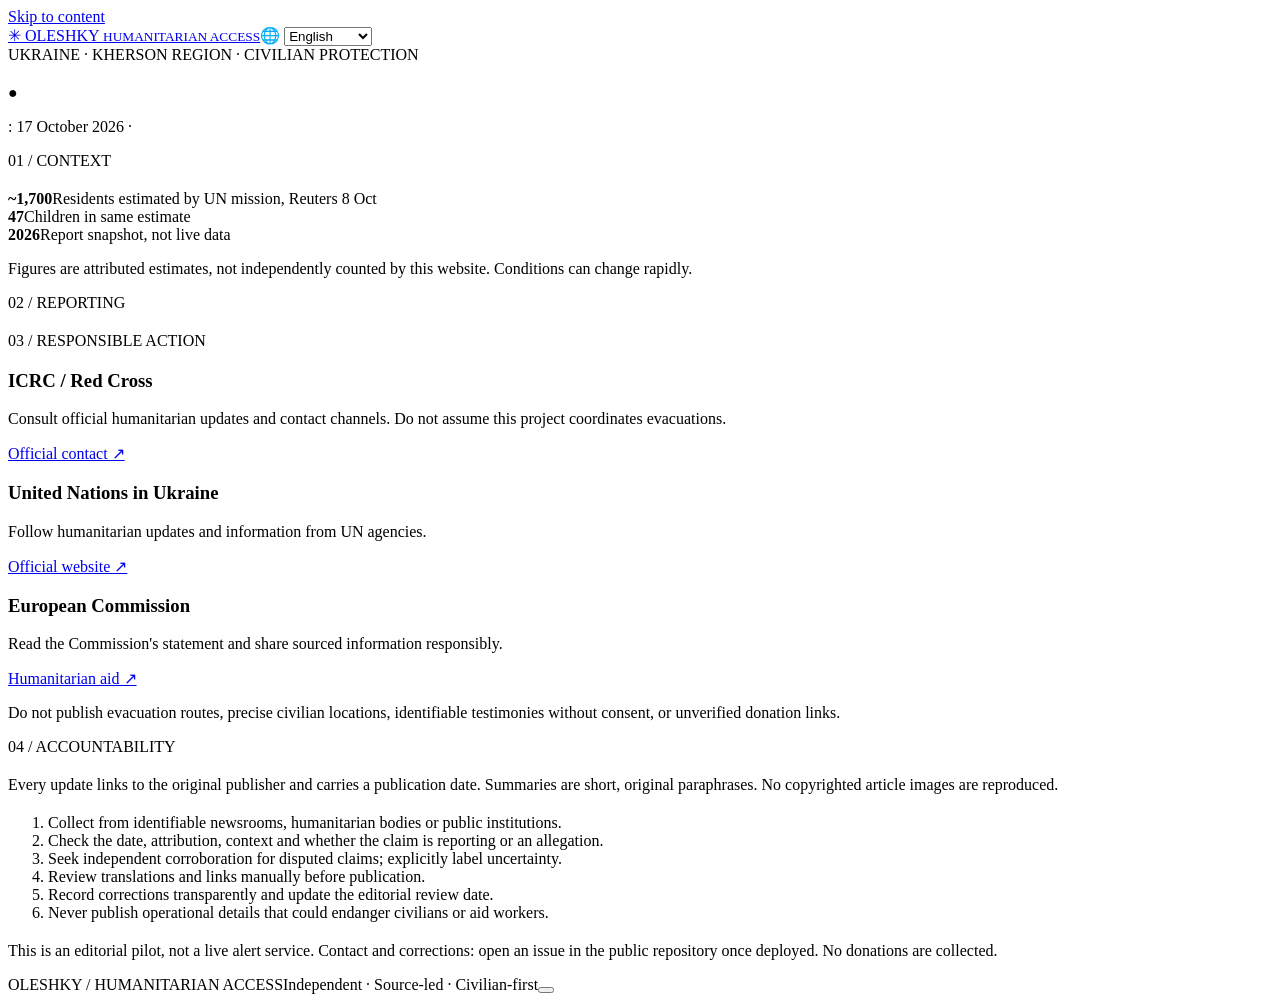
==== index.html @ c87097b8 "Add files via upload" ====
<!doctype html><html lang="en"><head><meta charset="utf-8"><meta name="viewport" content="width=device-width,initial-scale=1"><meta name="description" content="Independent, sourced information about humanitarian access for civilians in Oleshky, Ukraine."><meta name="theme-color" content="#0b192a"><title>Oleshky | Humanitarian Access</title><link rel="stylesheet" href="assets/style.css"></head><body><a class="skip" href="#main">Skip to content</a><header class="top"><a class="brand" href="#home"><span class="mark">✳</span> OLESHKY <small>HUMANITARIAN ACCESS</small></a><label class="language">🌐 <select id="lang" aria-label="Select language"><option value="en">English</option><option value="de">Deutsch</option><option value="pl">Polski</option><option value="it">Italiano</option><option value="sk">Slovenčina</option><option value="fr">Français</option><option value="es">Español</option><option value="cs">Čeština</option></select></label></header><main id="main"><section class="hero" id="home"><div class="eyebrow">UKRAINE · KHERSON REGION · CIVILIAN PROTECTION</div><h1 data-t="0"></h1><p class="lead" data-t="1"></p><div class="pill">● <span data-t="10"></span></div><div class="actions"><a class="primary" href="#updates" data-t="2"></a><a class="secondary" href="#help" data-t="4"></a></div><p class="review"><span data-t="12"></span>: <time datetime="2026-10-17">17 October 2026</time> · <span id="stale"></span></p></section><section class="container" id="situation"><div class="section-tag">01 / CONTEXT</div><h2 data-t="14"></h2><p data-t="15"></p><div class="stats"><div><strong>~1,700</strong><span>Residents estimated by UN mission, Reuters 8 Oct</span></div><div><strong>47</strong><span>Children in same estimate</span></div><div><strong>2026</strong><span>Report snapshot, not live data</span></div></div><p class="note">Figures are attributed estimates, not independently counted by this website. Conditions can change rapidly.</p></section><section class="container" id="updates"><div class="section-tag">02 / REPORTING</div><h2 data-t="2"></h2><div id="updates-list" class="news"></div></section><section class="container" id="help"><div class="section-tag">03 / RESPONSIBLE ACTION</div><h2 data-t="4"></h2><div class="cards"><article><h3>ICRC / Red Cross</h3><p>Consult official humanitarian updates and contact channels. Do not assume this project coordinates evacuations.</p><a href="https://www.icrc.org/en/contact" target="_blank" rel="noopener noreferrer">Official contact ↗</a></article><article><h3>United Nations in Ukraine</h3><p>Follow humanitarian updates and information from UN agencies.</p><a href="https://ukraine.un.org/en" target="_blank" rel="noopener noreferrer">Official website ↗</a></article><article><h3>European Commission</h3><p>Read the Commission's statement and share sourced information responsibly.</p><a href="https://civil-protection-humanitarian-aid.ec.europa.eu/" target="_blank" rel="noopener noreferrer">Humanitarian aid ↗</a></article></div><p class="note">Do not publish evacuation routes, precise civilian locations, identifiable testimonies without consent, or unverified donation links.</p></section><section class="container" id="sources"><div class="section-tag">04 / ACCOUNTABILITY</div><h2 data-t="5"></h2><p>Every update links to the original publisher and carries a publication date. Summaries are short, original paraphrases. No copyrighted article images are reproduced.</p><h2 data-t="6"></h2><ol class="policy"><li>Collect from identifiable newsrooms, humanitarian bodies or public institutions.</li><li>Check the date, attribution, context and whether the claim is reporting or an allegation.</li><li>Seek independent corroboration for disputed claims; explicitly label uncertainty.</li><li>Review translations and links manually before publication.</li><li>Record corrections transparently and update the editorial review date.</li><li>Never publish operational details that could endanger civilians or aid workers.</li></ol><h2 data-t="7"></h2><p data-t="11"></p><p>This is an editorial pilot, not a live alert service. Contact and corrections: open an issue in the public repository once deployed. No donations are collected.</p></section></main><footer><span>OLESHKY / HUMANITARIAN ACCESS</span><span>Independent · Source-led · Civilian-first</span><button id="share" data-t="13"></button></footer><script src="assets/app.js" defer></script></body></html>
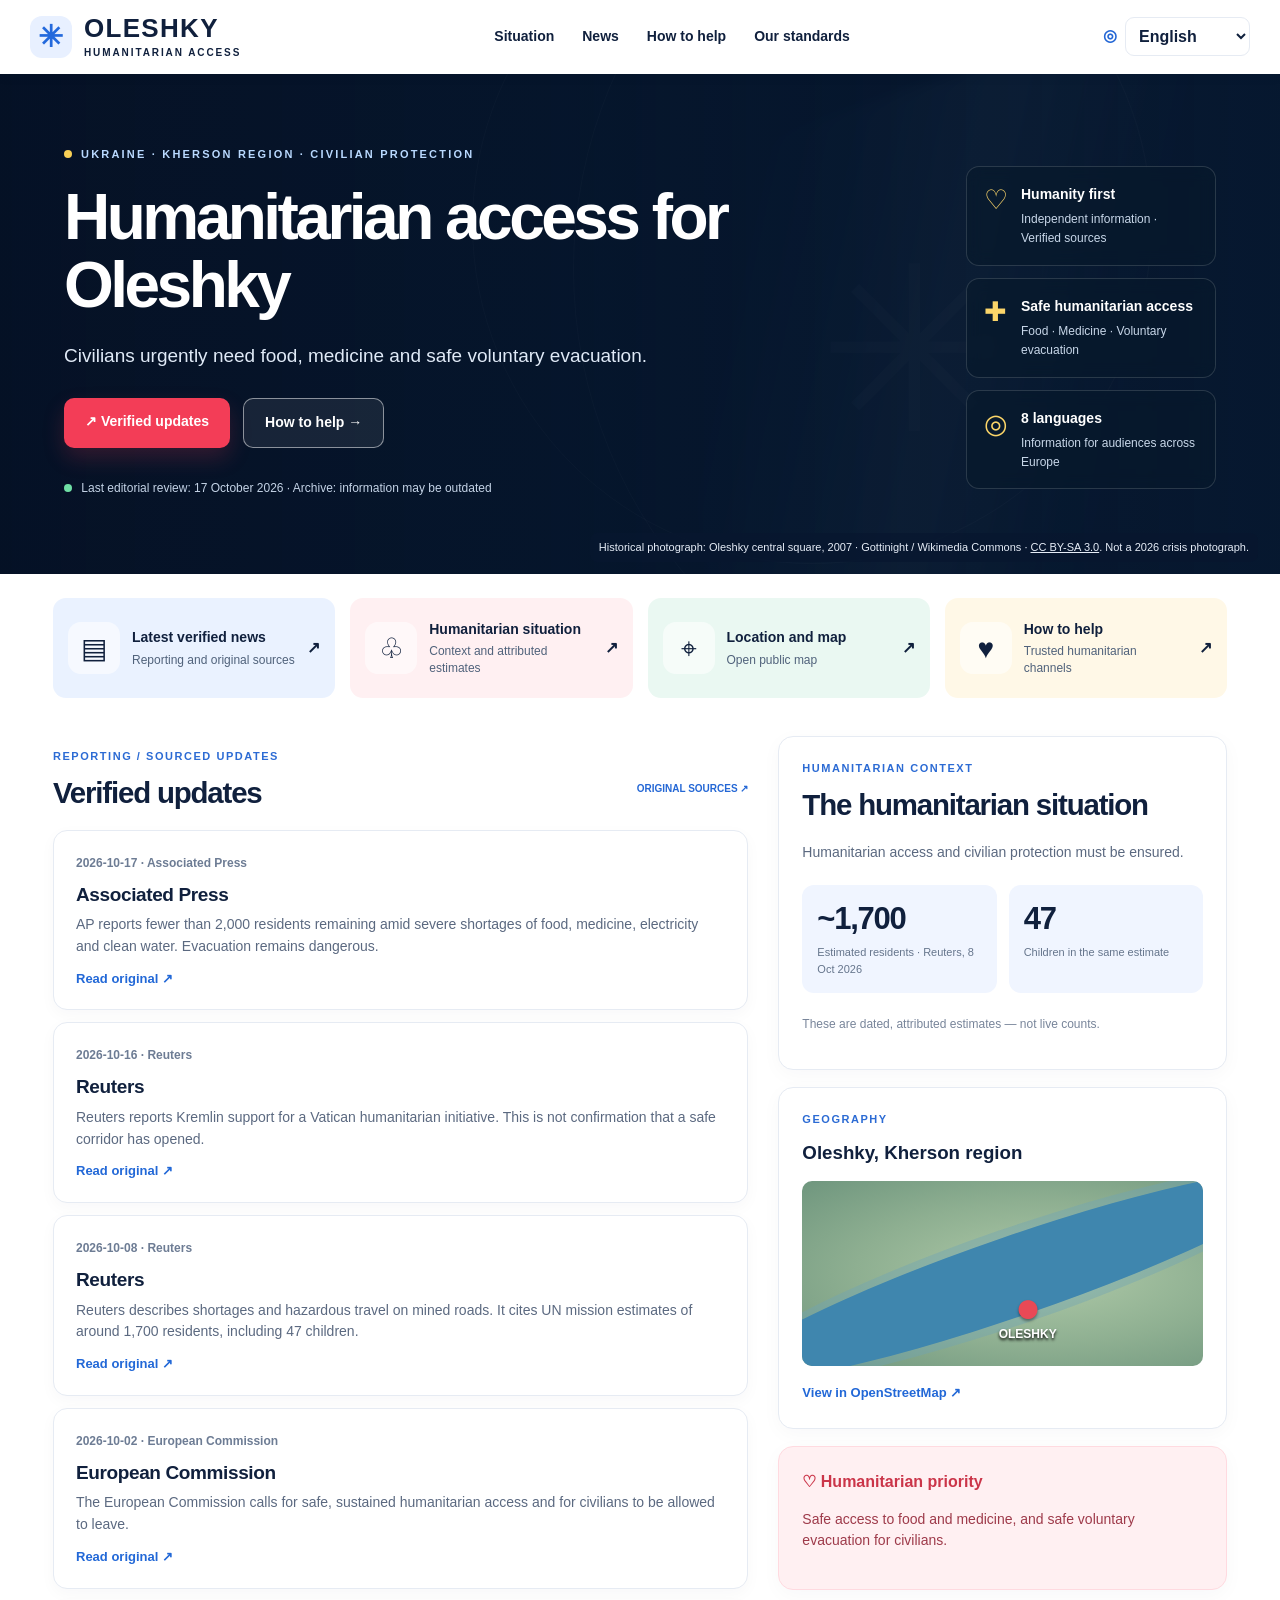
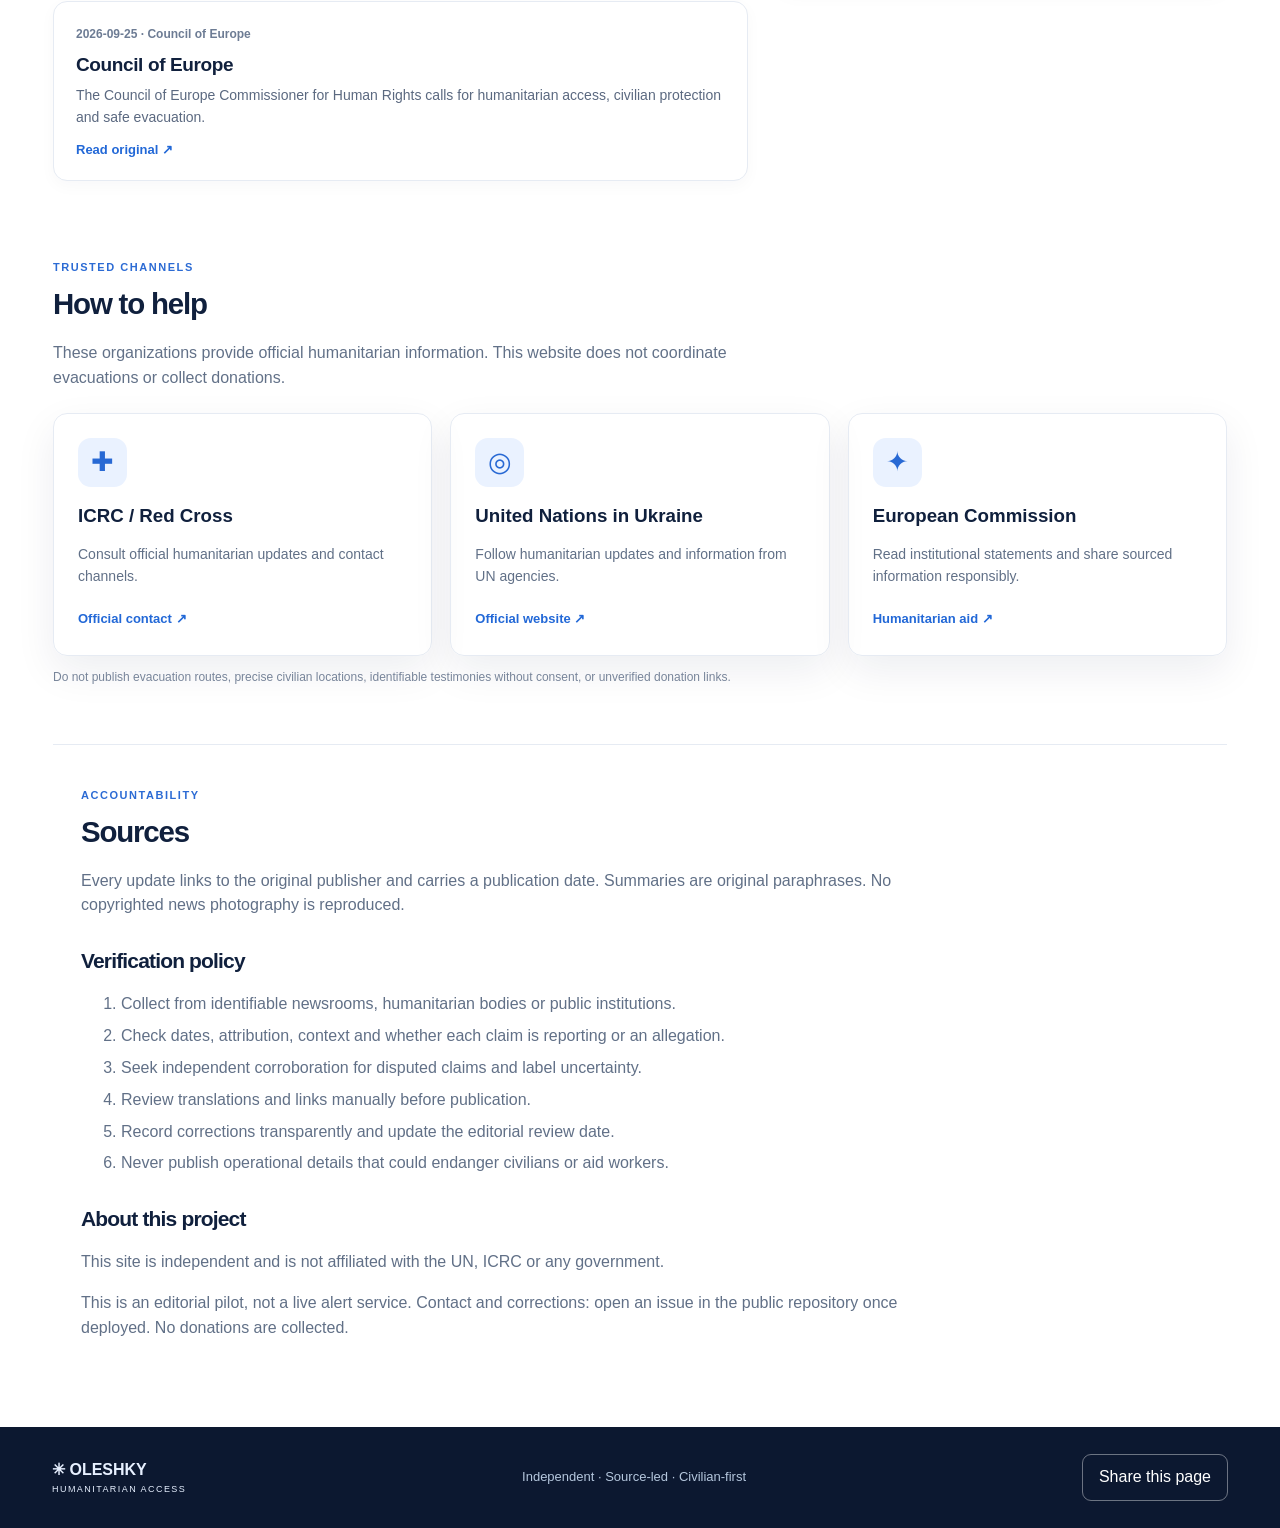
==== commit 4767273b: "Add files via upload" ====
--- a/index.html
+++ b/index.html
@@ -1 +1,10 @@
-<!doctype html><html lang="en"><head><meta charset="utf-8"><meta name="viewport" content="width=device-width,initial-scale=1"><meta name="description" content="Independent, sourced information about humanitarian access for civilians in Oleshky, Ukraine."><meta name="theme-color" content="#0b192a"><title>Oleshky | Humanitarian Access</title><link rel="stylesheet" href="assets/style.css"></head><body><a class="skip" href="#main">Skip to content</a><header class="top"><a class="brand" href="#home"><span class="mark">✳</span> OLESHKY <small>HUMANITARIAN ACCESS</small></a><label class="language">🌐 <select id="lang" aria-label="Select language"><option value="en">English</option><option value="de">Deutsch</option><option value="pl">Polski</option><option value="it">Italiano</option><option value="sk">Slovenčina</option><option value="fr">Français</option><option value="es">Español</option><option value="cs">Čeština</option></select></label></header><main id="main"><section class="hero" id="home"><div class="eyebrow">UKRAINE · KHERSON REGION · CIVILIAN PROTECTION</div><h1 data-t="0"></h1><p class="lead" data-t="1"></p><div class="pill">● <span data-t="10"></span></div><div class="actions"><a class="primary" href="#updates" data-t="2"></a><a class="secondary" href="#help" data-t="4"></a></div><p class="review"><span data-t="12"></span>: <time datetime="2026-10-17">17 October 2026</time> · <span id="stale"></span></p></section><section class="container" id="situation"><div class="section-tag">01 / CONTEXT</div><h2 data-t="14"></h2><p data-t="15"></p><div class="stats"><div><strong>~1,700</strong><span>Residents estimated by UN mission, Reuters 8 Oct</span></div><div><strong>47</strong><span>Children in same estimate</span></div><div><strong>2026</strong><span>Report snapshot, not live data</span></div></div><p class="note">Figures are attributed estimates, not independently counted by this website. Conditions can change rapidly.</p></section><section class="container" id="updates"><div class="section-tag">02 / REPORTING</div><h2 data-t="2"></h2><div id="updates-list" class="news"></div></section><section class="container" id="help"><div class="section-tag">03 / RESPONSIBLE ACTION</div><h2 data-t="4"></h2><div class="cards"><article><h3>ICRC / Red Cross</h3><p>Consult official humanitarian updates and contact channels. Do not assume this project coordinates evacuations.</p><a href="https://www.icrc.org/en/contact" target="_blank" rel="noopener noreferrer">Official contact ↗</a></article><article><h3>United Nations in Ukraine</h3><p>Follow humanitarian updates and information from UN agencies.</p><a href="https://ukraine.un.org/en" target="_blank" rel="noopener noreferrer">Official website ↗</a></article><article><h3>European Commission</h3><p>Read the Commission's statement and share sourced information responsibly.</p><a href="https://civil-protection-humanitarian-aid.ec.europa.eu/" target="_blank" rel="noopener noreferrer">Humanitarian aid ↗</a></article></div><p class="note">Do not publish evacuation routes, precise civilian locations, identifiable testimonies without consent, or unverified donation links.</p></section><section class="container" id="sources"><div class="section-tag">04 / ACCOUNTABILITY</div><h2 data-t="5"></h2><p>Every update links to the original publisher and carries a publication date. Summaries are short, original paraphrases. No copyrighted article images are reproduced.</p><h2 data-t="6"></h2><ol class="policy"><li>Collect from identifiable newsrooms, humanitarian bodies or public institutions.</li><li>Check the date, attribution, context and whether the claim is reporting or an allegation.</li><li>Seek independent corroboration for disputed claims; explicitly label uncertainty.</li><li>Review translations and links manually before publication.</li><li>Record corrections transparently and update the editorial review date.</li><li>Never publish operational details that could endanger civilians or aid workers.</li></ol><h2 data-t="7"></h2><p data-t="11"></p><p>This is an editorial pilot, not a live alert service. Contact and corrections: open an issue in the public repository once deployed. No donations are collected.</p></section></main><footer><span>OLESHKY / HUMANITARIAN ACCESS</span><span>Independent · Source-led · Civilian-first</span><button id="share" data-t="13"></button></footer><script src="assets/app.js" defer></script></body></html>+<!doctype html>
+<html lang="en"><head><meta charset="utf-8"><meta name="viewport" content="width=device-width,initial-scale=1"><meta name="description" content="Independent, sourced information about humanitarian access for civilians in Oleshky, Ukraine."><meta name="theme-color" content="#0c1830"><title>Oleshky | Humanitarian Access</title><link rel="stylesheet" href="assets/style.css"></head>
+<body><a class="skip" href="#main">Skip to content</a>
+<header class="top"><div class="top-inner"><a class="brand" href="#home"><span class="brand-icon">✳</span><span>OLESHKY<small>HUMANITARIAN ACCESS</small></span></a><nav class="nav" aria-label="Main navigation"><a href="#situation">Situation</a><a href="#updates">News</a><a href="#help">How to help</a><a href="#sources">Our standards</a></nav><label class="language"><span aria-hidden="true">◎</span><select id="lang" aria-label="Select language"><option value="en">English</option><option value="de">Deutsch</option><option value="pl">Polski</option><option value="it">Italiano</option><option value="sk">Slovenčina</option><option value="fr">Français</option><option value="es">Español</option><option value="cs">Čeština</option></select></label></div></header>
+<main id="main"><section class="hero" id="home"><div class="hero-art"><div class="orb orb-one"></div><div class="orb orb-two"></div><div class="river"></div><div class="crosshair">✳</div></div><div class="hero-content"><div class="eyebrow"><span class="eyebrow-dot"></span> UKRAINE · KHERSON REGION · CIVILIAN PROTECTION</div><h1 data-t="0"></h1><p class="lead" data-t="1"></p><div class="actions"><a class="primary" href="#updates"><span>↗</span> <span data-t="2"></span></a><a class="secondary" href="#help"><span data-t="4"></span> →</a></div><p class="review"><span class="review-dot"></span> <span data-t="12"></span>: <time datetime="2026-10-17">17 October 2026</time> · <span id="stale"></span></p></div><div class="hero-aside"><div class="glass"><span class="glass-icon">♡</span><strong>Humanity first</strong><small>Independent information · Verified sources</small></div><div class="glass"><span class="glass-icon">✚</span><strong>Safe humanitarian access</strong><small>Food · Medicine · Voluntary evacuation</small></div><div class="glass"><span class="glass-icon">◎</span><strong>8 languages</strong><small>Information for audiences across Europe</small></div></div><div class="photo-credit">Historical photograph: Oleshky central square, 2007 · Gottinight / Wikimedia Commons · <a href="https://commons.wikimedia.org/wiki/File:%D0%A6%D0%B5%D0%BD%D1%82%D1%80%D0%B0%D0%BB%D1%8C%D0%BD%D0%B0_%D0%BF%D0%BB%D0%BE%D1%89%D0%B0_%D0%9E%D0%BB%D0%B5%D1%88%D0%BA%D1%96%D0%B2-new.jpg" target="_blank" rel="noopener noreferrer">CC BY-SA 3.0</a>. Not a 2026 crisis photograph.</div></section>
+<section class="quicklinks container"><a href="#updates" class="quick q-blue"><span class="quick-icon">▤</span><span><strong>Latest verified news</strong><small>Reporting and original sources</small></span><b>↗</b></a><a href="#situation" class="quick q-rose"><span class="quick-icon">♧</span><span><strong>Humanitarian situation</strong><small>Context and attributed estimates</small></span><b>↗</b></a><a href="https://www.openstreetmap.org/search?query=Oleshky%20Ukraine" target="_blank" rel="noopener noreferrer" class="quick q-green"><span class="quick-icon">⌖</span><span><strong>Location and map</strong><small>Open public map</small></span><b>↗</b></a><a href="#help" class="quick q-gold"><span class="quick-icon">♥</span><span><strong>How to help</strong><small>Trusted humanitarian channels</small></span><b>↗</b></a></section>
+<section class="container content-grid"><div class="main-col"><section id="updates" class="section"><div class="section-head"><div><div class="section-tag">REPORTING / SOURCED UPDATES</div><h2 data-t="2"></h2></div><span class="source-label">ORIGINAL SOURCES ↗</span></div><div id="updates-list" class="news"></div></section></div><aside class="side-col"><section class="side-card" id="situation"><div class="section-tag">HUMANITARIAN CONTEXT</div><h2 data-t="14"></h2><p data-t="15"></p><div class="stats"><div><strong>~1,700</strong><span>Estimated residents · Reuters, 8 Oct 2026</span></div><div><strong>47</strong><span>Children in the same estimate</span></div></div><p class="note">These are dated, attributed estimates — not live counts.</p></section><section class="side-card map-card"><div class="section-tag">GEOGRAPHY</div><h3>Oleshky, Kherson region</h3><div class="map-illustration" aria-label="Stylized illustration, not a precise map"><div class="map-river"></div><span class="map-pin">●</span><span class="map-label">OLESHKY</span></div><a class="text-link" href="https://www.openstreetmap.org/search?query=Oleshky%20Ukraine" target="_blank" rel="noopener noreferrer">View in OpenStreetMap ↗</a></section><section class="side-card alert"><strong>♡ Humanitarian priority</strong><p>Safe access to food and medicine, and safe voluntary evacuation for civilians.</p></section></aside></section>
+<section class="container section help-section" id="help"><div class="section-tag">TRUSTED CHANNELS</div><h2 data-t="4"></h2><p class="section-intro">These organizations provide official humanitarian information. This website does not coordinate evacuations or collect donations.</p><div class="cards"><article><div class="org-icon">✚</div><h3>ICRC / Red Cross</h3><p>Consult official humanitarian updates and contact channels.</p><a href="https://www.icrc.org/en/contact" target="_blank" rel="noopener noreferrer">Official contact ↗</a></article><article><div class="org-icon">◎</div><h3>United Nations in Ukraine</h3><p>Follow humanitarian updates and information from UN agencies.</p><a href="https://ukraine.un.org/en" target="_blank" rel="noopener noreferrer">Official website ↗</a></article><article><div class="org-icon">✦</div><h3>European Commission</h3><p>Read institutional statements and share sourced information responsibly.</p><a href="https://civil-protection-humanitarian-aid.ec.europa.eu/" target="_blank" rel="noopener noreferrer">Humanitarian aid ↗</a></article></div><p class="note">Do not publish evacuation routes, precise civilian locations, identifiable testimonies without consent, or unverified donation links.</p></section>
+<section class="container section standards" id="sources"><div class="section-tag">ACCOUNTABILITY</div><h2 data-t="5"></h2><p>Every update links to the original publisher and carries a publication date. Summaries are original paraphrases. No copyrighted news photography is reproduced.</p><h2 data-t="6"></h2><ol class="policy"><li>Collect from identifiable newsrooms, humanitarian bodies or public institutions.</li><li>Check dates, attribution, context and whether each claim is reporting or an allegation.</li><li>Seek independent corroboration for disputed claims and label uncertainty.</li><li>Review translations and links manually before publication.</li><li>Record corrections transparently and update the editorial review date.</li><li>Never publish operational details that could endanger civilians or aid workers.</li></ol><h2 data-t="7"></h2><p data-t="11"></p><p>This is an editorial pilot, not a live alert service. Contact and corrections: open an issue in the public repository once deployed. No donations are collected.</p></section></main>
+<footer><div class="footer-inner"><span><b>✳ OLESHKY</b><small>HUMANITARIAN ACCESS</small></span><span>Independent · Source-led · Civilian-first</span><button id="share" data-t="13"></button></div></footer><script src="assets/app.js" defer></script></body></html>
--- a/assets/style.css
+++ b/assets/style.css
@@ -0,0 +1,6 @@
+:root{--navy:#10203d;--blue:#2467d5;--muted:#64738b;--border:#e6ebf3;--paper:#f8faff;--shadow:0 15px 40px rgba(16,32,61,.075)}*{box-sizing:border-box}html{scroll-behavior:smooth}body{margin:0;background:#fff;color:var(--navy);font:16px/1.55 Inter,ui-sans-serif,-apple-system,BlinkMacSystemFont,"Segoe UI",Arial,sans-serif}a{color:inherit;text-decoration:none}a:hover{text-decoration:underline}button,select{font:inherit}button{cursor:pointer}.skip{position:absolute;left:-9999px}.skip:focus{left:12px;top:12px;z-index:1000;background:white;padding:12px}.container{max-width:1230px;margin:auto;padding-left:28px;padding-right:28px}.top{position:sticky;top:0;background:#fff;z-index:20;box-shadow:0 1px 12px #10203d14}.top-inner{max-width:1300px;margin:auto;padding:15px 30px;display:flex;align-items:center;justify-content:space-between;gap:25px}.brand{display:flex;gap:12px;align-items:center;font-weight:900;font-size:26px;letter-spacing:.05em;line-height:1.05}.brand small{display:block;font-size:10px;letter-spacing:.19em;margin-top:6px}.brand-icon{width:42px;height:42px;display:grid;place-items:center;border-radius:12px;background:#e8f0ff;color:#2369dc;font-size:30px}.nav{display:flex;gap:28px;font-weight:650;font-size:14px}.nav a:hover{color:var(--blue)}.language{display:flex;gap:8px;align-items:center;color:#2467d5;font-weight:700}.language select{border:1px solid var(--border);border-radius:9px;padding:9px;background:#fff;color:var(--navy);max-width:125px}.hero{min-height:485px;position:relative;overflow:hidden;background:linear-gradient(110deg,#08172f 3%,#14365d 63%,#275c87 100%);color:#fff;display:flex;align-items:center;justify-content:space-between;padding:72px max(5vw,calc((100vw - 1175px)/2)) 65px;gap:35px}.hero-art{position:absolute;inset:0;pointer-events:none;overflow:hidden}.orb{position:absolute;border:1px solid #ffffff19;border-radius:50%;width:680px;height:680px;right:10%;top:-190px}.orb-two{width:950px;height:950px;right:-19%;top:-280px}.river{position:absolute;right:-5%;top:0;width:52%;height:140%;background:linear-gradient(120deg,transparent 15%,#73b9e31a 30%,#b5e7ff29 42%,#73b9e30b 57%,transparent 66%);transform:rotate(-18deg);filter:blur(7px)}.crosshair{position:absolute;right:21%;top:20%;font-size:230px;opacity:.06}.hero-content{max-width:760px;position:relative;z-index:1}.eyebrow{font-size:11px;font-weight:800;letter-spacing:.2em;color:#b9d9ff;display:flex;gap:9px;align-items:center}.eyebrow-dot,.review-dot{display:inline-block;width:8px;height:8px;border-radius:50%;background:#f8cf56}.hero h1{font-size:clamp(37px,5vw,70px);line-height:1.07;letter-spacing:-.055em;max-width:800px;margin:20px 0;font-weight:850}.lead{max-width:640px;font-size:19px;line-height:1.65;color:#e0eaf7}.actions{display:flex;gap:13px;flex-wrap:wrap;margin-top:27px}.actions a{padding:13px 21px;border-radius:10px;font-weight:750;font-size:14px}.primary{background:#f33d57;color:white;box-shadow:0 10px 22px #f33d5730}.secondary{border:1px solid #ffffff80;background:#ffffff13}.review{font-size:12px;color:#c4d3e6;margin-top:31px}.review-dot{background:#6fdfa5;margin-right:6px}.hero-aside{position:relative;z-index:1;width:250px;min-width:220px;display:grid;gap:12px}.glass{background:#07192c9c;border:1px solid #ffffff24;border-radius:13px;padding:17px 17px 17px 54px;position:relative;backdrop-filter:blur(8px)}.glass-icon{position:absolute;left:17px;top:13px;font-size:27px;color:#fbd569}.glass strong,.glass small{display:block}.glass strong{font-size:14px}.glass small{font-size:12px;color:#c8d7e9;margin-top:5px}.quicklinks{display:grid;grid-template-columns:repeat(4,1fr);gap:15px;margin-top:24px}.quick{display:flex;align-items:center;gap:12px;border-radius:13px;padding:18px 15px;min-height:100px}.quick:hover{text-decoration:none;transform:translateY(-2px)}.quick-icon{font-size:28px;width:52px;height:52px;flex-shrink:0;display:grid;place-items:center;background:#ffffff91;border-radius:13px}.quick strong,.quick small{display:block}.quick strong{font-size:14px;line-height:1.3}.quick small{font-size:12px;line-height:1.4;margin-top:5px;color:#50627b}.quick b{margin-left:auto}.q-blue{background:#eaf2ff}.q-rose{background:#fff0f2}.q-green{background:#eaf8f2}.q-gold{background:#fff8e7}.content-grid{display:grid;grid-template-columns:minmax(0,1.55fr) minmax(280px,1fr);gap:30px;margin-top:38px}.section{padding-top:12px;padding-bottom:28px}.section-tag{font-size:11px;color:#2c6bd4;font-weight:850;letter-spacing:.14em;margin-bottom:10px}.section h2,.side-card h2{font-size:clamp(23px,2.3vw,31px);letter-spacing:-.04em;line-height:1.2;margin:0 0 19px}.section-head{display:flex;align-items:center;justify-content:space-between;gap:15px}.source-label{font-size:10px;color:var(--blue);font-weight:850;white-space:nowrap}.news{display:grid;gap:12px}.news article{background:#fff;border:1px solid var(--border);border-radius:14px;padding:19px 22px;box-shadow:0 5px 16px #14234108;position:relative}.news time{font-size:12px;font-weight:700;color:#6d7c94}.news h3{font-size:19px;line-height:1.25;letter-spacing:-.02em;margin:8px 0}.news p{font-size:14px;color:#5b6980;margin:8px 0}.news a,.cards a,.text-link{font-weight:750;color:#2268d7;font-size:13px}.side-col{display:grid;align-content:start;gap:17px}.side-card{border:1px solid var(--border);border-radius:15px;padding:23px;background:white;box-shadow:0 5px 20px #14234108}.side-card p{font-size:14px;color:#5b6980}.stats{display:grid;grid-template-columns:1fr 1fr;gap:12px;margin:22px 0}.stats div{border-radius:12px;background:#f0f5ff;padding:15px}.stats strong{font-size:31px;line-height:1.2;display:block;letter-spacing:-.04em}.stats span{font-size:11px;color:#65758c;display:block;margin-top:6px}.note{font-size:12px!important;color:#78859a!important;line-height:1.6}.map-card h3{margin:0 0 14px}.map-illustration{height:185px;border-radius:10px;background:radial-gradient(ellipse at 60% 50%,#afcaa8,#8eaf91 55%,#6f967e);overflow:hidden;position:relative;margin-bottom:14px}.map-river{position:absolute;width:150%;height:80px;left:-22%;top:30%;background:#3f86ae;transform:rotate(-19deg);border-radius:50%;box-shadow:0 0 0 8px #6fa4b366}.map-pin{position:absolute;top:50%;left:53%;font-size:44px;color:#e94956;text-shadow:0 2px 3px #0006}.map-label{position:absolute;top:78%;left:49%;font-size:12px;color:#fff;font-weight:800;text-shadow:0 2px 3px #000}.alert{background:#fff0f2;border-color:#ffdae0}.alert strong{color:#cb3549}.alert p{color:#9e3a4a}.help-section{padding-top:50px;padding-bottom:45px}.section-intro{color:#627188;max-width:760px}.cards{display:grid;grid-template-columns:repeat(3,1fr);gap:18px;margin-top:23px}.cards article{border:1px solid var(--border);border-radius:14px;padding:24px;box-shadow:var(--shadow)}.cards h3{margin:14px 0 8px}.cards p{font-size:14px;color:#617087;min-height:48px}.org-icon{width:49px;height:49px;border-radius:13px;background:#eaf2ff;display:grid;place-items:center;font-size:27px;color:#2869d4}.standards{border-top:1px solid var(--border);max-width:1174px;padding-top:42px;padding-bottom:70px}.standards p,.policy{color:#617087;max-width:820px}.standards h2:not(:first-of-type){font-size:21px;margin-top:30px}.policy li{margin-bottom:7px}footer{background:#0c1830;color:#e7f0ff}.footer-inner{max-width:1230px;margin:auto;padding:27px;display:flex;align-items:center;justify-content:space-between;gap:20px}.footer-inner small{display:block;font-size:9px;letter-spacing:.16em}.footer-inner>span:nth-child(2){font-size:13px;color:#b5c7dd}footer button{border:1px solid #ffffff65;border-radius:9px;padding:10px 16px;background:transparent;color:white}a:focus-visible,button:focus-visible,select:focus-visible{outline:3px solid #f3c64f;outline-offset:3px}@media(max-width:1000px){.nav{gap:12px}.hero-aside{display:none}.quicklinks{grid-template-columns:repeat(2,1fr)}}@media(max-width:700px){.top-inner{padding:12px 16px;gap:10px}.brand{font-size:20px}.brand small{font-size:8px}.brand-icon{width:36px;height:36px}.nav{display:none}.language select{max-width:105px}.container{padding-left:18px;padding-right:18px}.hero{padding:62px 20px 48px;min-height:450px}.hero h1{font-size:clamp(35px,9vw,52px)}.lead{font-size:16px}.eyebrow{font-size:9px}.quicklinks{gap:10px;margin-top:15px}.quick{padding:14px 11px;min-height:92px;gap:8px}.quick-icon{width:35px;height:35px;font-size:22px}.quick strong{font-size:12px}.quick small{font-size:10px}.quick b{display:none}.content-grid{display:block;margin-top:24px}.side-col{margin-top:18px}.cards{grid-template-columns:1fr}.footer-inner{flex-wrap:wrap}.footer-inner>span:nth-child(2){display:none}}@media(prefers-reduced-motion:reduce){html{scroll-behavior:auto}*{transition:none!important}}
+
+/* Verified historical photograph of Oleshky (2007), NOT a current crisis image. */
+.hero{background:linear-gradient(90deg,rgba(5,17,37,.95) 0%,rgba(5,21,43,.86) 44%,rgba(5,25,48,.45) 100%),url("https://commons.wikimedia.org/wiki/Special:FilePath/%D0%A6%D0%B5%D0%BD%D1%82%D1%80%D0%B0%D0%BB%D1%8C%D0%BD%D0%B0_%D0%BF%D0%BB%D0%BE%D1%89%D0%B0_%D0%9E%D0%BB%D0%B5%D1%88%D0%BA%D1%96%D0%B2-new.jpg") center 46%/cover no-repeat,#08172f}
+.hero-art{opacity:.2}.hero-content{max-width:720px}.photo-credit{position:absolute;bottom:12px;right:22px;z-index:3;color:#e6edf7;font-size:11px;background:#08172fbb;border-radius:7px;padding:6px 9px}.photo-credit a{text-decoration:underline}
+@media(max-width:700px){.photo-credit{right:10px;bottom:5px;font-size:9px;max-width:90%}.hero{padding-bottom:85px}}
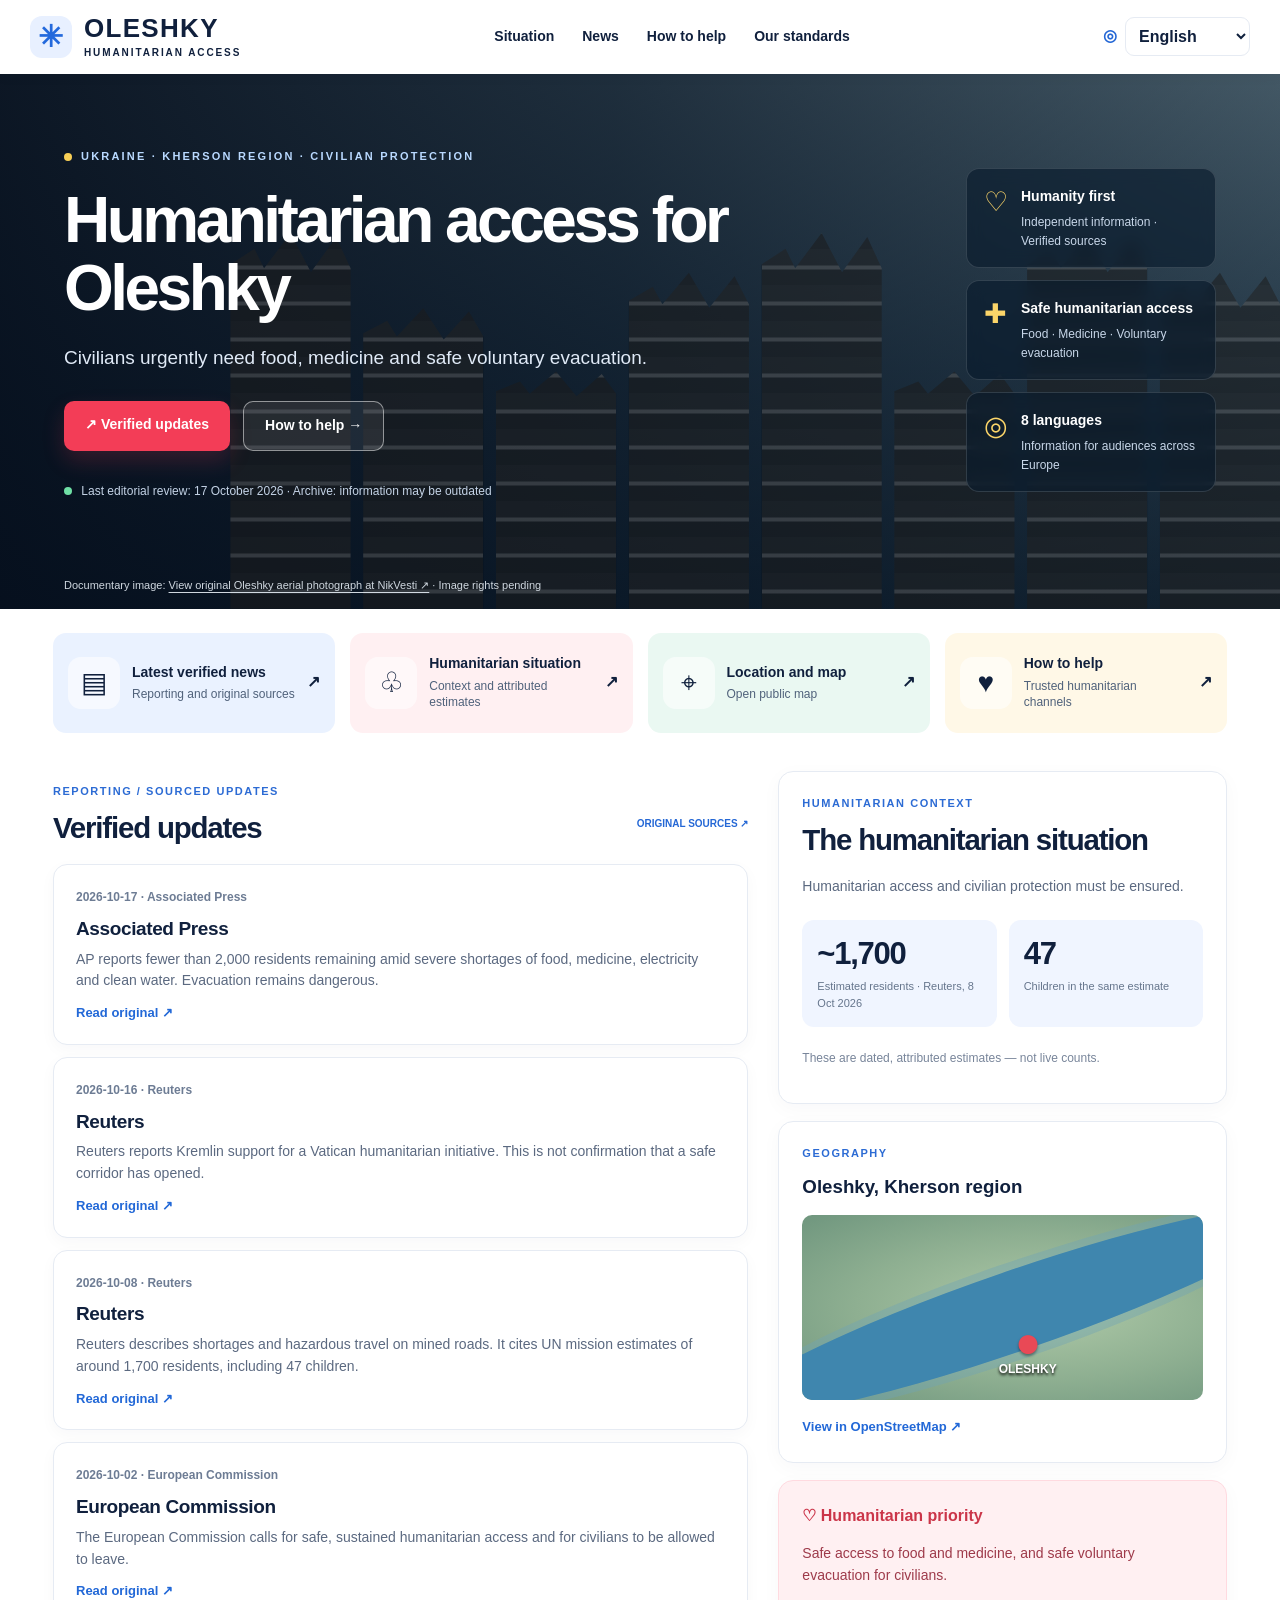
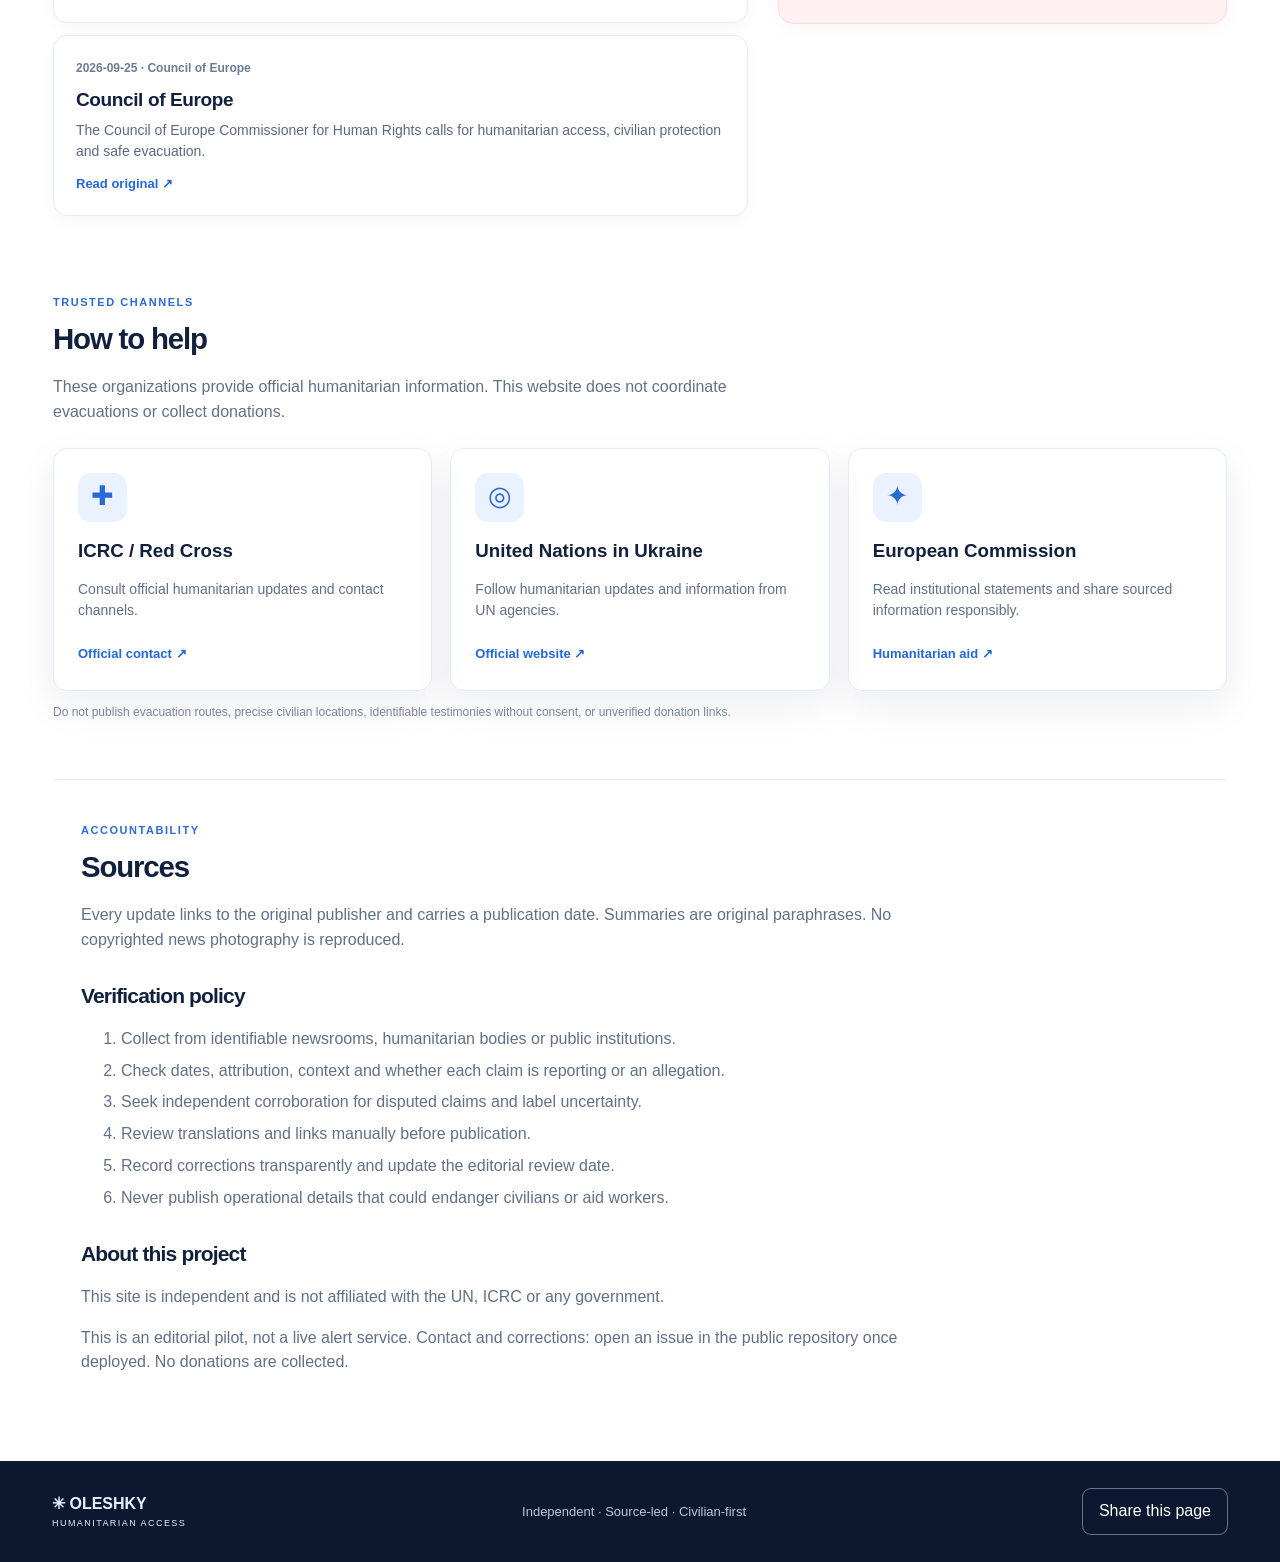
==== commit b621f23a: "Add files via upload" ====
--- a/index.html
+++ b/index.html
@@ -2,7 +2,7 @@
 <html lang="en"><head><meta charset="utf-8"><meta name="viewport" content="width=device-width,initial-scale=1"><meta name="description" content="Independent, sourced information about humanitarian access for civilians in Oleshky, Ukraine."><meta name="theme-color" content="#0c1830"><title>Oleshky | Humanitarian Access</title><link rel="stylesheet" href="assets/style.css"></head>
 <body><a class="skip" href="#main">Skip to content</a>
 <header class="top"><div class="top-inner"><a class="brand" href="#home"><span class="brand-icon">✳</span><span>OLESHKY<small>HUMANITARIAN ACCESS</small></span></a><nav class="nav" aria-label="Main navigation"><a href="#situation">Situation</a><a href="#updates">News</a><a href="#help">How to help</a><a href="#sources">Our standards</a></nav><label class="language"><span aria-hidden="true">◎</span><select id="lang" aria-label="Select language"><option value="en">English</option><option value="de">Deutsch</option><option value="pl">Polski</option><option value="it">Italiano</option><option value="sk">Slovenčina</option><option value="fr">Français</option><option value="es">Español</option><option value="cs">Čeština</option></select></label></div></header>
-<main id="main"><section class="hero" id="home"><div class="hero-art"><div class="orb orb-one"></div><div class="orb orb-two"></div><div class="river"></div><div class="crosshair">✳</div></div><div class="hero-content"><div class="eyebrow"><span class="eyebrow-dot"></span> UKRAINE · KHERSON REGION · CIVILIAN PROTECTION</div><h1 data-t="0"></h1><p class="lead" data-t="1"></p><div class="actions"><a class="primary" href="#updates"><span>↗</span> <span data-t="2"></span></a><a class="secondary" href="#help"><span data-t="4"></span> →</a></div><p class="review"><span class="review-dot"></span> <span data-t="12"></span>: <time datetime="2026-10-17">17 October 2026</time> · <span id="stale"></span></p></div><div class="hero-aside"><div class="glass"><span class="glass-icon">♡</span><strong>Humanity first</strong><small>Independent information · Verified sources</small></div><div class="glass"><span class="glass-icon">✚</span><strong>Safe humanitarian access</strong><small>Food · Medicine · Voluntary evacuation</small></div><div class="glass"><span class="glass-icon">◎</span><strong>8 languages</strong><small>Information for audiences across Europe</small></div></div><div class="photo-credit">Historical photograph: Oleshky central square, 2007 · Gottinight / Wikimedia Commons · <a href="https://commons.wikimedia.org/wiki/File:%D0%A6%D0%B5%D0%BD%D1%82%D1%80%D0%B0%D0%BB%D1%8C%D0%BD%D0%B0_%D0%BF%D0%BB%D0%BE%D1%89%D0%B0_%D0%9E%D0%BB%D0%B5%D1%88%D0%BA%D1%96%D0%B2-new.jpg" target="_blank" rel="noopener noreferrer">CC BY-SA 3.0</a>. Not a 2026 crisis photograph.</div></section>
+<main id="main"><section class="hero" id="home"><div class="hero-art" aria-hidden="true"><div class="hero-architecture"><span></span><span></span><span></span><span></span><span></span><span></span><span></span><span></span></div></div><div class="hero-photo-credit">Documentary image: <a href="https://nikvesti.com/news/politics/324455-ukraina-vymahaie-uvahy-osce-sytuatsii-okupovanykh-oleshkakh" target="_blank" rel="noopener noreferrer">View original Oleshky aerial photograph at NikVesti ↗</a> · Image rights pending</div><div class="hero-content"><div class="eyebrow"><span class="eyebrow-dot"></span> UKRAINE · KHERSON REGION · CIVILIAN PROTECTION</div><h1 data-t="0"></h1><p class="lead" data-t="1"></p><div class="actions"><a class="primary" href="#updates"><span>↗</span> <span data-t="2"></span></a><a class="secondary" href="#help"><span data-t="4"></span> →</a></div><p class="review"><span class="review-dot"></span> <span data-t="12"></span>: <time datetime="2026-10-17">17 October 2026</time> · <span id="stale"></span></p></div><div class="hero-aside"><div class="glass"><span class="glass-icon">♡</span><strong>Humanity first</strong><small>Independent information · Verified sources</small></div><div class="glass"><span class="glass-icon">✚</span><strong>Safe humanitarian access</strong><small>Food · Medicine · Voluntary evacuation</small></div><div class="glass"><span class="glass-icon">◎</span><strong>8 languages</strong><small>Information for audiences across Europe</small></div></div></section>
 <section class="quicklinks container"><a href="#updates" class="quick q-blue"><span class="quick-icon">▤</span><span><strong>Latest verified news</strong><small>Reporting and original sources</small></span><b>↗</b></a><a href="#situation" class="quick q-rose"><span class="quick-icon">♧</span><span><strong>Humanitarian situation</strong><small>Context and attributed estimates</small></span><b>↗</b></a><a href="https://www.openstreetmap.org/search?query=Oleshky%20Ukraine" target="_blank" rel="noopener noreferrer" class="quick q-green"><span class="quick-icon">⌖</span><span><strong>Location and map</strong><small>Open public map</small></span><b>↗</b></a><a href="#help" class="quick q-gold"><span class="quick-icon">♥</span><span><strong>How to help</strong><small>Trusted humanitarian channels</small></span><b>↗</b></a></section>
 <section class="container content-grid"><div class="main-col"><section id="updates" class="section"><div class="section-head"><div><div class="section-tag">REPORTING / SOURCED UPDATES</div><h2 data-t="2"></h2></div><span class="source-label">ORIGINAL SOURCES ↗</span></div><div id="updates-list" class="news"></div></section></div><aside class="side-col"><section class="side-card" id="situation"><div class="section-tag">HUMANITARIAN CONTEXT</div><h2 data-t="14"></h2><p data-t="15"></p><div class="stats"><div><strong>~1,700</strong><span>Estimated residents · Reuters, 8 Oct 2026</span></div><div><strong>47</strong><span>Children in the same estimate</span></div></div><p class="note">These are dated, attributed estimates — not live counts.</p></section><section class="side-card map-card"><div class="section-tag">GEOGRAPHY</div><h3>Oleshky, Kherson region</h3><div class="map-illustration" aria-label="Stylized illustration, not a precise map"><div class="map-river"></div><span class="map-pin">●</span><span class="map-label">OLESHKY</span></div><a class="text-link" href="https://www.openstreetmap.org/search?query=Oleshky%20Ukraine" target="_blank" rel="noopener noreferrer">View in OpenStreetMap ↗</a></section><section class="side-card alert"><strong>♡ Humanitarian priority</strong><p>Safe access to food and medicine, and safe voluntary evacuation for civilians.</p></section></aside></section>
 <section class="container section help-section" id="help"><div class="section-tag">TRUSTED CHANNELS</div><h2 data-t="4"></h2><p class="section-intro">These organizations provide official humanitarian information. This website does not coordinate evacuations or collect donations.</p><div class="cards"><article><div class="org-icon">✚</div><h3>ICRC / Red Cross</h3><p>Consult official humanitarian updates and contact channels.</p><a href="https://www.icrc.org/en/contact" target="_blank" rel="noopener noreferrer">Official contact ↗</a></article><article><div class="org-icon">◎</div><h3>United Nations in Ukraine</h3><p>Follow humanitarian updates and information from UN agencies.</p><a href="https://ukraine.un.org/en" target="_blank" rel="noopener noreferrer">Official website ↗</a></article><article><div class="org-icon">✦</div><h3>European Commission</h3><p>Read institutional statements and share sourced information responsibly.</p><a href="https://civil-protection-humanitarian-aid.ec.europa.eu/" target="_blank" rel="noopener noreferrer">Humanitarian aid ↗</a></article></div><p class="note">Do not publish evacuation routes, precise civilian locations, identifiable testimonies without consent, or unverified donation links.</p></section>
--- a/assets/style.css
+++ b/assets/style.css
@@ -1,6 +1,12 @@
 :root{--navy:#10203d;--blue:#2467d5;--muted:#64738b;--border:#e6ebf3;--paper:#f8faff;--shadow:0 15px 40px rgba(16,32,61,.075)}*{box-sizing:border-box}html{scroll-behavior:smooth}body{margin:0;background:#fff;color:var(--navy);font:16px/1.55 Inter,ui-sans-serif,-apple-system,BlinkMacSystemFont,"Segoe UI",Arial,sans-serif}a{color:inherit;text-decoration:none}a:hover{text-decoration:underline}button,select{font:inherit}button{cursor:pointer}.skip{position:absolute;left:-9999px}.skip:focus{left:12px;top:12px;z-index:1000;background:white;padding:12px}.container{max-width:1230px;margin:auto;padding-left:28px;padding-right:28px}.top{position:sticky;top:0;background:#fff;z-index:20;box-shadow:0 1px 12px #10203d14}.top-inner{max-width:1300px;margin:auto;padding:15px 30px;display:flex;align-items:center;justify-content:space-between;gap:25px}.brand{display:flex;gap:12px;align-items:center;font-weight:900;font-size:26px;letter-spacing:.05em;line-height:1.05}.brand small{display:block;font-size:10px;letter-spacing:.19em;margin-top:6px}.brand-icon{width:42px;height:42px;display:grid;place-items:center;border-radius:12px;background:#e8f0ff;color:#2369dc;font-size:30px}.nav{display:flex;gap:28px;font-weight:650;font-size:14px}.nav a:hover{color:var(--blue)}.language{display:flex;gap:8px;align-items:center;color:#2467d5;font-weight:700}.language select{border:1px solid var(--border);border-radius:9px;padding:9px;background:#fff;color:var(--navy);max-width:125px}.hero{min-height:485px;position:relative;overflow:hidden;background:linear-gradient(110deg,#08172f 3%,#14365d 63%,#275c87 100%);color:#fff;display:flex;align-items:center;justify-content:space-between;padding:72px max(5vw,calc((100vw - 1175px)/2)) 65px;gap:35px}.hero-art{position:absolute;inset:0;pointer-events:none;overflow:hidden}.orb{position:absolute;border:1px solid #ffffff19;border-radius:50%;width:680px;height:680px;right:10%;top:-190px}.orb-two{width:950px;height:950px;right:-19%;top:-280px}.river{position:absolute;right:-5%;top:0;width:52%;height:140%;background:linear-gradient(120deg,transparent 15%,#73b9e31a 30%,#b5e7ff29 42%,#73b9e30b 57%,transparent 66%);transform:rotate(-18deg);filter:blur(7px)}.crosshair{position:absolute;right:21%;top:20%;font-size:230px;opacity:.06}.hero-content{max-width:760px;position:relative;z-index:1}.eyebrow{font-size:11px;font-weight:800;letter-spacing:.2em;color:#b9d9ff;display:flex;gap:9px;align-items:center}.eyebrow-dot,.review-dot{display:inline-block;width:8px;height:8px;border-radius:50%;background:#f8cf56}.hero h1{font-size:clamp(37px,5vw,70px);line-height:1.07;letter-spacing:-.055em;max-width:800px;margin:20px 0;font-weight:850}.lead{max-width:640px;font-size:19px;line-height:1.65;color:#e0eaf7}.actions{display:flex;gap:13px;flex-wrap:wrap;margin-top:27px}.actions a{padding:13px 21px;border-radius:10px;font-weight:750;font-size:14px}.primary{background:#f33d57;color:white;box-shadow:0 10px 22px #f33d5730}.secondary{border:1px solid #ffffff80;background:#ffffff13}.review{font-size:12px;color:#c4d3e6;margin-top:31px}.review-dot{background:#6fdfa5;margin-right:6px}.hero-aside{position:relative;z-index:1;width:250px;min-width:220px;display:grid;gap:12px}.glass{background:#07192c9c;border:1px solid #ffffff24;border-radius:13px;padding:17px 17px 17px 54px;position:relative;backdrop-filter:blur(8px)}.glass-icon{position:absolute;left:17px;top:13px;font-size:27px;color:#fbd569}.glass strong,.glass small{display:block}.glass strong{font-size:14px}.glass small{font-size:12px;color:#c8d7e9;margin-top:5px}.quicklinks{display:grid;grid-template-columns:repeat(4,1fr);gap:15px;margin-top:24px}.quick{display:flex;align-items:center;gap:12px;border-radius:13px;padding:18px 15px;min-height:100px}.quick:hover{text-decoration:none;transform:translateY(-2px)}.quick-icon{font-size:28px;width:52px;height:52px;flex-shrink:0;display:grid;place-items:center;background:#ffffff91;border-radius:13px}.quick strong,.quick small{display:block}.quick strong{font-size:14px;line-height:1.3}.quick small{font-size:12px;line-height:1.4;margin-top:5px;color:#50627b}.quick b{margin-left:auto}.q-blue{background:#eaf2ff}.q-rose{background:#fff0f2}.q-green{background:#eaf8f2}.q-gold{background:#fff8e7}.content-grid{display:grid;grid-template-columns:minmax(0,1.55fr) minmax(280px,1fr);gap:30px;margin-top:38px}.section{padding-top:12px;padding-bottom:28px}.section-tag{font-size:11px;color:#2c6bd4;font-weight:850;letter-spacing:.14em;margin-bottom:10px}.section h2,.side-card h2{font-size:clamp(23px,2.3vw,31px);letter-spacing:-.04em;line-height:1.2;margin:0 0 19px}.section-head{display:flex;align-items:center;justify-content:space-between;gap:15px}.source-label{font-size:10px;color:var(--blue);font-weight:850;white-space:nowrap}.news{display:grid;gap:12px}.news article{background:#fff;border:1px solid var(--border);border-radius:14px;padding:19px 22px;box-shadow:0 5px 16px #14234108;position:relative}.news time{font-size:12px;font-weight:700;color:#6d7c94}.news h3{font-size:19px;line-height:1.25;letter-spacing:-.02em;margin:8px 0}.news p{font-size:14px;color:#5b6980;margin:8px 0}.news a,.cards a,.text-link{font-weight:750;color:#2268d7;font-size:13px}.side-col{display:grid;align-content:start;gap:17px}.side-card{border:1px solid var(--border);border-radius:15px;padding:23px;background:white;box-shadow:0 5px 20px #14234108}.side-card p{font-size:14px;color:#5b6980}.stats{display:grid;grid-template-columns:1fr 1fr;gap:12px;margin:22px 0}.stats div{border-radius:12px;background:#f0f5ff;padding:15px}.stats strong{font-size:31px;line-height:1.2;display:block;letter-spacing:-.04em}.stats span{font-size:11px;color:#65758c;display:block;margin-top:6px}.note{font-size:12px!important;color:#78859a!important;line-height:1.6}.map-card h3{margin:0 0 14px}.map-illustration{height:185px;border-radius:10px;background:radial-gradient(ellipse at 60% 50%,#afcaa8,#8eaf91 55%,#6f967e);overflow:hidden;position:relative;margin-bottom:14px}.map-river{position:absolute;width:150%;height:80px;left:-22%;top:30%;background:#3f86ae;transform:rotate(-19deg);border-radius:50%;box-shadow:0 0 0 8px #6fa4b366}.map-pin{position:absolute;top:50%;left:53%;font-size:44px;color:#e94956;text-shadow:0 2px 3px #0006}.map-label{position:absolute;top:78%;left:49%;font-size:12px;color:#fff;font-weight:800;text-shadow:0 2px 3px #000}.alert{background:#fff0f2;border-color:#ffdae0}.alert strong{color:#cb3549}.alert p{color:#9e3a4a}.help-section{padding-top:50px;padding-bottom:45px}.section-intro{color:#627188;max-width:760px}.cards{display:grid;grid-template-columns:repeat(3,1fr);gap:18px;margin-top:23px}.cards article{border:1px solid var(--border);border-radius:14px;padding:24px;box-shadow:var(--shadow)}.cards h3{margin:14px 0 8px}.cards p{font-size:14px;color:#617087;min-height:48px}.org-icon{width:49px;height:49px;border-radius:13px;background:#eaf2ff;display:grid;place-items:center;font-size:27px;color:#2869d4}.standards{border-top:1px solid var(--border);max-width:1174px;padding-top:42px;padding-bottom:70px}.standards p,.policy{color:#617087;max-width:820px}.standards h2:not(:first-of-type){font-size:21px;margin-top:30px}.policy li{margin-bottom:7px}footer{background:#0c1830;color:#e7f0ff}.footer-inner{max-width:1230px;margin:auto;padding:27px;display:flex;align-items:center;justify-content:space-between;gap:20px}.footer-inner small{display:block;font-size:9px;letter-spacing:.16em}.footer-inner>span:nth-child(2){font-size:13px;color:#b5c7dd}footer button{border:1px solid #ffffff65;border-radius:9px;padding:10px 16px;background:transparent;color:white}a:focus-visible,button:focus-visible,select:focus-visible{outline:3px solid #f3c64f;outline-offset:3px}@media(max-width:1000px){.nav{gap:12px}.hero-aside{display:none}.quicklinks{grid-template-columns:repeat(2,1fr)}}@media(max-width:700px){.top-inner{padding:12px 16px;gap:10px}.brand{font-size:20px}.brand small{font-size:8px}.brand-icon{width:36px;height:36px}.nav{display:none}.language select{max-width:105px}.container{padding-left:18px;padding-right:18px}.hero{padding:62px 20px 48px;min-height:450px}.hero h1{font-size:clamp(35px,9vw,52px)}.lead{font-size:16px}.eyebrow{font-size:9px}.quicklinks{gap:10px;margin-top:15px}.quick{padding:14px 11px;min-height:92px;gap:8px}.quick-icon{width:35px;height:35px;font-size:22px}.quick strong{font-size:12px}.quick small{font-size:10px}.quick b{display:none}.content-grid{display:block;margin-top:24px}.side-col{margin-top:18px}.cards{grid-template-columns:1fr}.footer-inner{flex-wrap:wrap}.footer-inner>span:nth-child(2){display:none}}@media(prefers-reduced-motion:reduce){html{scroll-behavior:auto}*{transition:none!important}}
 
-/* Verified historical photograph of Oleshky (2007), NOT a current crisis image. */
-.hero{background:linear-gradient(90deg,rgba(5,17,37,.95) 0%,rgba(5,21,43,.86) 44%,rgba(5,25,48,.45) 100%),url("https://commons.wikimedia.org/wiki/Special:FilePath/%D0%A6%D0%B5%D0%BD%D1%82%D1%80%D0%B0%D0%BB%D1%8C%D0%BD%D0%B0_%D0%BF%D0%BB%D0%BE%D1%89%D0%B0_%D0%9E%D0%BB%D0%B5%D1%88%D0%BA%D1%96%D0%B2-new.jpg") center 46%/cover no-repeat,#08172f}
-.hero-art{opacity:.2}.hero-content{max-width:720px}.photo-credit{position:absolute;bottom:12px;right:22px;z-index:3;color:#e6edf7;font-size:11px;background:#08172fbb;border-radius:7px;padding:6px 9px}.photo-credit a{text-decoration:underline}
-@media(max-width:700px){.photo-credit{right:10px;bottom:5px;font-size:9px;max-width:90%}.hero{padding-bottom:85px}}
+/* New hero: strong architectural silhouette. To use a licensed original photo,
+   add assets/oleshky-hero.jpg and uncomment background-image below. */
+.hero{isolation:isolate;background:linear-gradient(110deg,#081322 0%,#172d43 60%,#3c5363 100%);min-height:535px;padding-bottom:94px}
+.hero-art{z-index:-1;background:linear-gradient(90deg,rgba(4,13,27,.91),rgba(5,17,32,.72) 48%,rgba(5,17,32,.33)),linear-gradient(180deg,#627b87 0%,#344c5c 55%,#192c3b 100%);background-size:cover;background-position:center}
+/* After permission: .hero-art{background-image:linear-gradient(90deg,rgba(4,13,27,.93),rgba(5,17,32,.63) 55%,rgba(5,17,32,.20)),url('oleshky-hero.jpg')} */
+.hero-architecture{position:absolute;bottom:0;right:0;width:82%;height:77%;display:flex;align-items:end;gap:1.2%;opacity:.55;filter:grayscale(1)}
+.hero-architecture span{display:block;position:relative;flex:1;background:repeating-linear-gradient(0deg,#111e29 0 15px,#465a63 16px 19px,#152431 20px 36px);clip-path:polygon(0 12%,20% 8%,28% 13%,50% 4%,67% 14%,88% 5%,100% 13%,100% 100%,0 100%);box-shadow:0 0 30px #000}
+.hero-architecture span:nth-child(2n){height:76%}.hero-architecture span:nth-child(2n+1){height:95%}.hero-architecture span:nth-child(3n){height:60%}.hero-architecture span:nth-child(4n){height:85%}
+.hero-photo-credit{position:absolute;bottom:15px;left:max(5vw,calc((100vw - 1175px)/2));right:18px;color:#e0e8f0;font-size:11px;opacity:.92}.hero-photo-credit a{text-decoration:underline;text-underline-offset:3px}.hero-content{z-index:2}.hero-aside{z-index:2}
+@media(max-width:700px){.hero{min-height:520px;padding-bottom:110px}.hero-photo-credit{left:20px;bottom:14px;font-size:10px}.hero-architecture{width:110%;opacity:.34}}
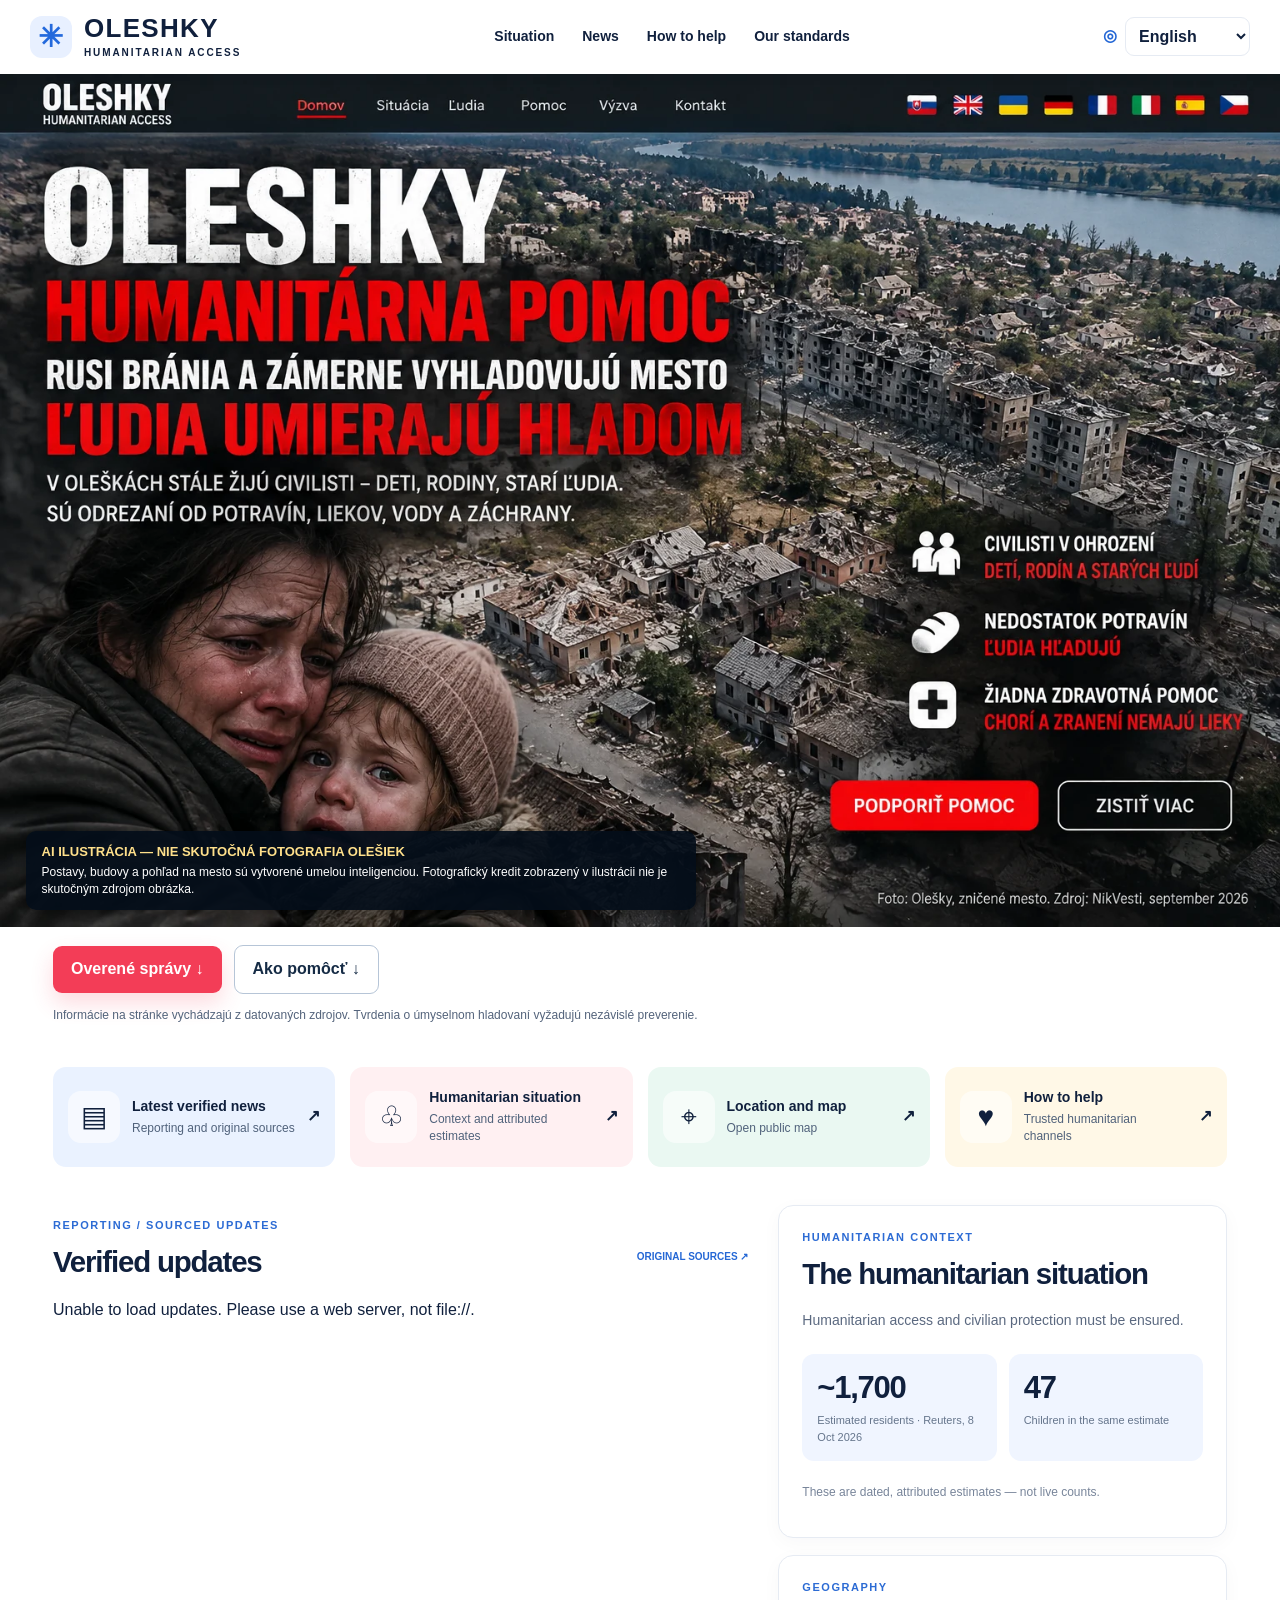
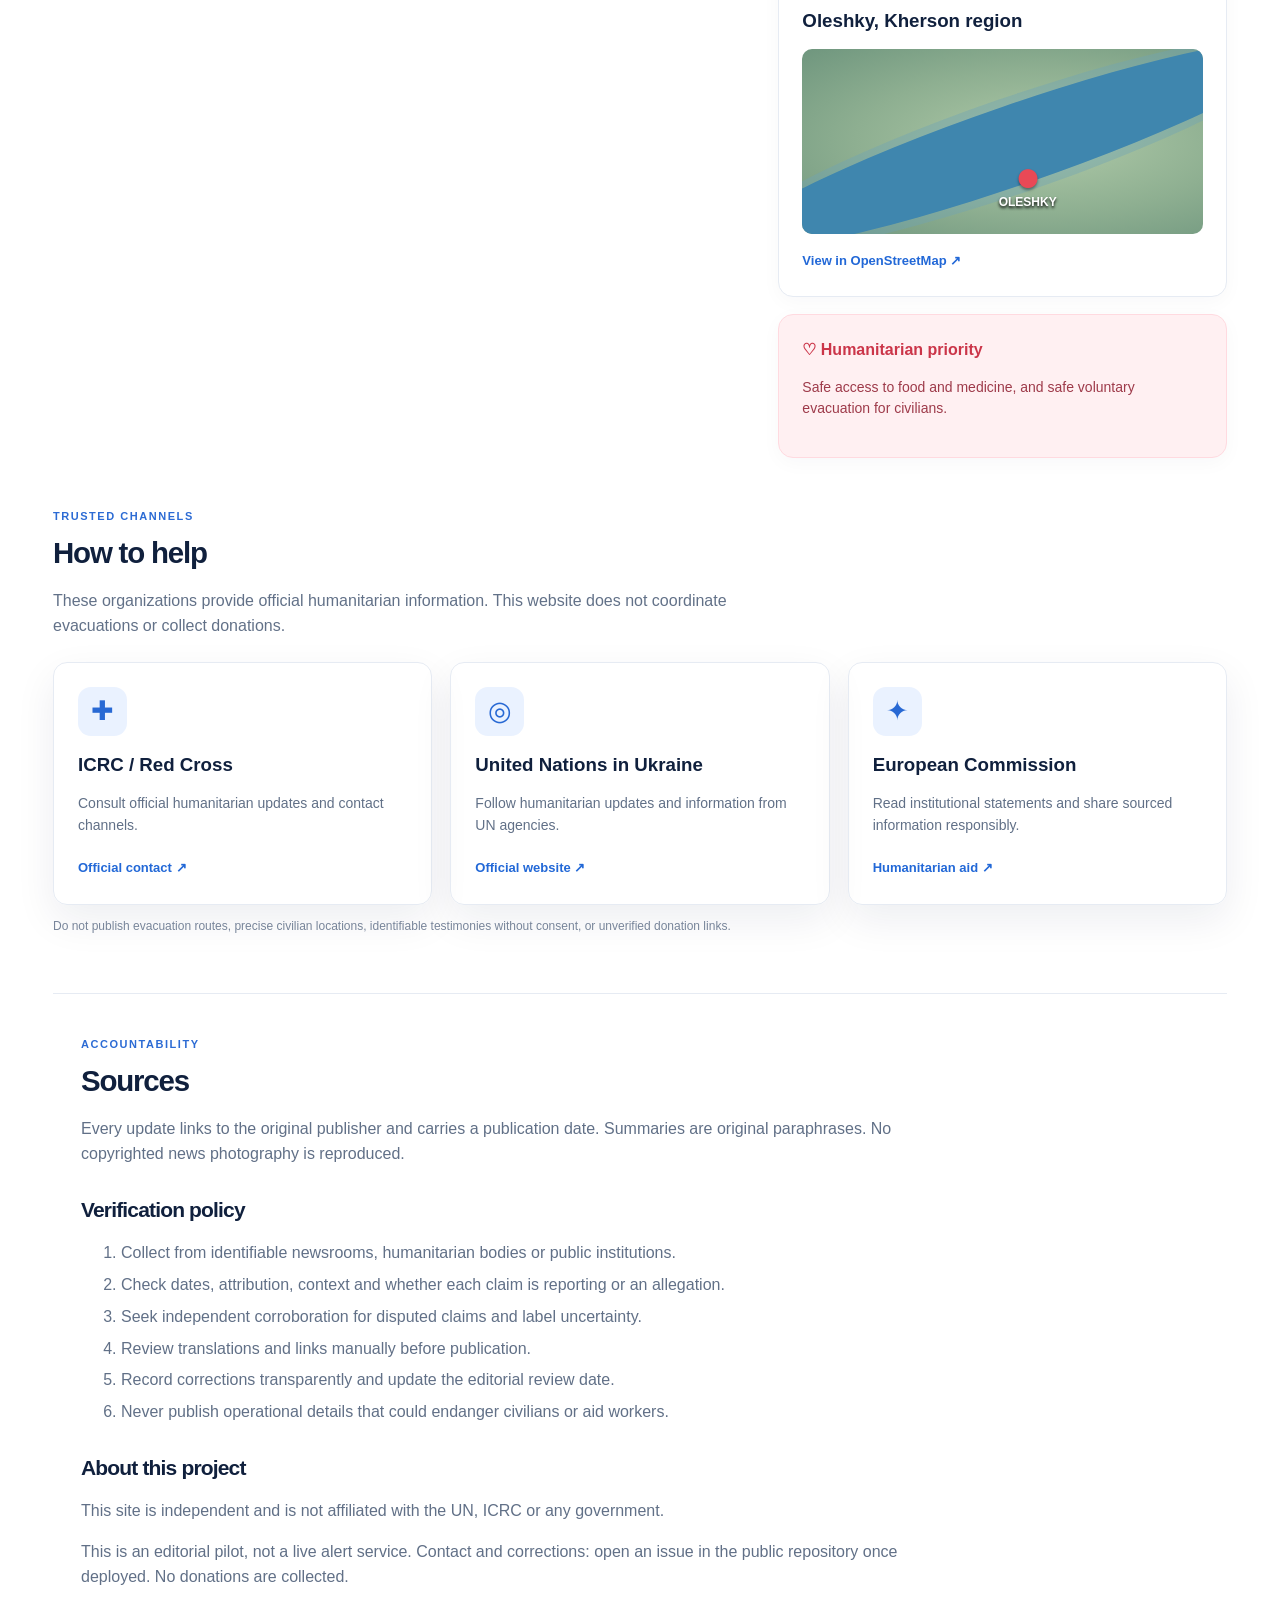
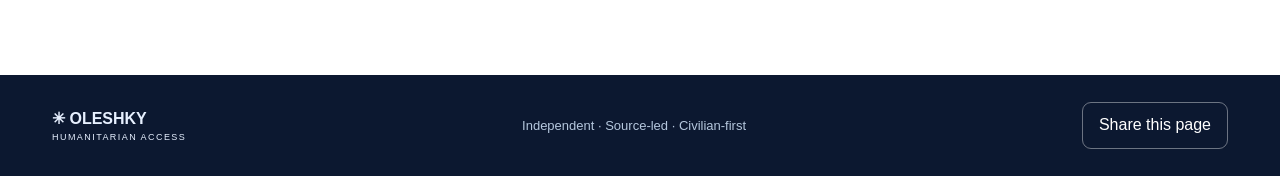
==== commit 271aaa52: "Add files via upload" ====
--- a/index.html
+++ b/index.html
@@ -2,7 +2,10 @@
 <html lang="en"><head><meta charset="utf-8"><meta name="viewport" content="width=device-width,initial-scale=1"><meta name="description" content="Independent, sourced information about humanitarian access for civilians in Oleshky, Ukraine."><meta name="theme-color" content="#0c1830"><title>Oleshky | Humanitarian Access</title><link rel="stylesheet" href="assets/style.css"></head>
 <body><a class="skip" href="#main">Skip to content</a>
 <header class="top"><div class="top-inner"><a class="brand" href="#home"><span class="brand-icon">✳</span><span>OLESHKY<small>HUMANITARIAN ACCESS</small></span></a><nav class="nav" aria-label="Main navigation"><a href="#situation">Situation</a><a href="#updates">News</a><a href="#help">How to help</a><a href="#sources">Our standards</a></nav><label class="language"><span aria-hidden="true">◎</span><select id="lang" aria-label="Select language"><option value="en">English</option><option value="de">Deutsch</option><option value="pl">Polski</option><option value="it">Italiano</option><option value="sk">Slovenčina</option><option value="fr">Français</option><option value="es">Español</option><option value="cs">Čeština</option></select></label></div></header>
-<main id="main"><section class="hero" id="home"><div class="hero-art" aria-hidden="true"><div class="hero-architecture"><span></span><span></span><span></span><span></span><span></span><span></span><span></span><span></span></div></div><div class="hero-photo-credit">Documentary image: <a href="https://nikvesti.com/news/politics/324455-ukraina-vymahaie-uvahy-osce-sytuatsii-okupovanykh-oleshkakh" target="_blank" rel="noopener noreferrer">View original Oleshky aerial photograph at NikVesti ↗</a> · Image rights pending</div><div class="hero-content"><div class="eyebrow"><span class="eyebrow-dot"></span> UKRAINE · KHERSON REGION · CIVILIAN PROTECTION</div><h1 data-t="0"></h1><p class="lead" data-t="1"></p><div class="actions"><a class="primary" href="#updates"><span>↗</span> <span data-t="2"></span></a><a class="secondary" href="#help"><span data-t="4"></span> →</a></div><p class="review"><span class="review-dot"></span> <span data-t="12"></span>: <time datetime="2026-10-17">17 October 2026</time> · <span id="stale"></span></p></div><div class="hero-aside"><div class="glass"><span class="glass-icon">♡</span><strong>Humanity first</strong><small>Independent information · Verified sources</small></div><div class="glass"><span class="glass-icon">✚</span><strong>Safe humanitarian access</strong><small>Food · Medicine · Voluntary evacuation</small></div><div class="glass"><span class="glass-icon">◎</span><strong>8 languages</strong><small>Information for audiences across Europe</small></div></div></section>
+<main id="main"><section class="hero-poster" id="home" aria-label="Humanitarian access to Oleshky">
+<img src="assets/hero-illustration.webp" alt="AI-created editorial illustration depicting a damaged town and a parent with a child. Not an authentic photograph of Oleshky." loading="eager" fetchpriority="high">
+<div class="illustration-disclosure"><strong>AI ILUSTRÁCIA — NIE SKUTOČNÁ FOTOGRAFIA OLEŠIEK</strong><span>Postavy, budovy a pohľad na mesto sú vytvorené umelou inteligenciou. Fotografický kredit zobrazený v ilustrácii nie je skutočným zdrojom obrázka.</span></div>
+</section><div class="poster-actions container"><a href="#updates" class="primary">Overené správy ↓</a><a href="#help" class="secondary poster-help">Ako pomôcť ↓</a><p>Informácie na stránke vychádzajú z datovaných zdrojov. Tvrdenia o úmyselnom hladovaní vyžadujú nezávislé preverenie.</p></div>
 <section class="quicklinks container"><a href="#updates" class="quick q-blue"><span class="quick-icon">▤</span><span><strong>Latest verified news</strong><small>Reporting and original sources</small></span><b>↗</b></a><a href="#situation" class="quick q-rose"><span class="quick-icon">♧</span><span><strong>Humanitarian situation</strong><small>Context and attributed estimates</small></span><b>↗</b></a><a href="https://www.openstreetmap.org/search?query=Oleshky%20Ukraine" target="_blank" rel="noopener noreferrer" class="quick q-green"><span class="quick-icon">⌖</span><span><strong>Location and map</strong><small>Open public map</small></span><b>↗</b></a><a href="#help" class="quick q-gold"><span class="quick-icon">♥</span><span><strong>How to help</strong><small>Trusted humanitarian channels</small></span><b>↗</b></a></section>
 <section class="container content-grid"><div class="main-col"><section id="updates" class="section"><div class="section-head"><div><div class="section-tag">REPORTING / SOURCED UPDATES</div><h2 data-t="2"></h2></div><span class="source-label">ORIGINAL SOURCES ↗</span></div><div id="updates-list" class="news"></div></section></div><aside class="side-col"><section class="side-card" id="situation"><div class="section-tag">HUMANITARIAN CONTEXT</div><h2 data-t="14"></h2><p data-t="15"></p><div class="stats"><div><strong>~1,700</strong><span>Estimated residents · Reuters, 8 Oct 2026</span></div><div><strong>47</strong><span>Children in the same estimate</span></div></div><p class="note">These are dated, attributed estimates — not live counts.</p></section><section class="side-card map-card"><div class="section-tag">GEOGRAPHY</div><h3>Oleshky, Kherson region</h3><div class="map-illustration" aria-label="Stylized illustration, not a precise map"><div class="map-river"></div><span class="map-pin">●</span><span class="map-label">OLESHKY</span></div><a class="text-link" href="https://www.openstreetmap.org/search?query=Oleshky%20Ukraine" target="_blank" rel="noopener noreferrer">View in OpenStreetMap ↗</a></section><section class="side-card alert"><strong>♡ Humanitarian priority</strong><p>Safe access to food and medicine, and safe voluntary evacuation for civilians.</p></section></aside></section>
 <section class="container section help-section" id="help"><div class="section-tag">TRUSTED CHANNELS</div><h2 data-t="4"></h2><p class="section-intro">These organizations provide official humanitarian information. This website does not coordinate evacuations or collect donations.</p><div class="cards"><article><div class="org-icon">✚</div><h3>ICRC / Red Cross</h3><p>Consult official humanitarian updates and contact channels.</p><a href="https://www.icrc.org/en/contact" target="_blank" rel="noopener noreferrer">Official contact ↗</a></article><article><div class="org-icon">◎</div><h3>United Nations in Ukraine</h3><p>Follow humanitarian updates and information from UN agencies.</p><a href="https://ukraine.un.org/en" target="_blank" rel="noopener noreferrer">Official website ↗</a></article><article><div class="org-icon">✦</div><h3>European Commission</h3><p>Read institutional statements and share sourced information responsibly.</p><a href="https://civil-protection-humanitarian-aid.ec.europa.eu/" target="_blank" rel="noopener noreferrer">Humanitarian aid ↗</a></article></div><p class="note">Do not publish evacuation routes, precise civilian locations, identifiable testimonies without consent, or unverified donation links.</p></section>
--- a/assets/style.css
+++ b/assets/style.css
@@ -10,3 +10,6 @@
 .hero-architecture span:nth-child(2n){height:76%}.hero-architecture span:nth-child(2n+1){height:95%}.hero-architecture span:nth-child(3n){height:60%}.hero-architecture span:nth-child(4n){height:85%}
 .hero-photo-credit{position:absolute;bottom:15px;left:max(5vw,calc((100vw - 1175px)/2));right:18px;color:#e0e8f0;font-size:11px;opacity:.92}.hero-photo-credit a{text-decoration:underline;text-underline-offset:3px}.hero-content{z-index:2}.hero-aside{z-index:2}
 @media(max-width:700px){.hero{min-height:520px;padding-bottom:110px}.hero-photo-credit{left:20px;bottom:14px;font-size:10px}.hero-architecture{width:110%;opacity:.34}}
+
+/* Full-width editorial illustration; explicit disclosure prevents misleading provenance. */
+.hero-poster{position:relative;background:#10171d;overflow:hidden}.hero-poster>img{width:100%;height:auto;display:block}.illustration-disclosure{position:absolute;left:2%;bottom:2%;right:2%;max-width:670px;padding:12px 16px;border-radius:10px;background:rgba(4,13,25,.93);color:#fff;font-size:12px;line-height:1.4;box-shadow:0 4px 18px #0008}.illustration-disclosure strong{display:block;color:#ffe08b;font-size:13px}.illustration-disclosure span{display:block;margin-top:3px}.poster-actions{display:flex;gap:12px;align-items:center;flex-wrap:wrap;padding-top:18px;padding-bottom:18px}.poster-actions>a{display:inline-block;padding:11px 18px;border-radius:9px;font-weight:700}.poster-actions .poster-help{color:#152b45;border-color:#b6c5d7;background:#fff}.poster-actions p{font-size:12px;color:#53637b;flex-basis:100%;margin:0}@media(max-width:700px){.hero-poster>img{min-height:350px;object-fit:cover;object-position:35% center}.illustration-disclosure{font-size:10px;bottom:7px;left:7px;right:7px;padding:8px}.illustration-disclosure strong{font-size:11px}}
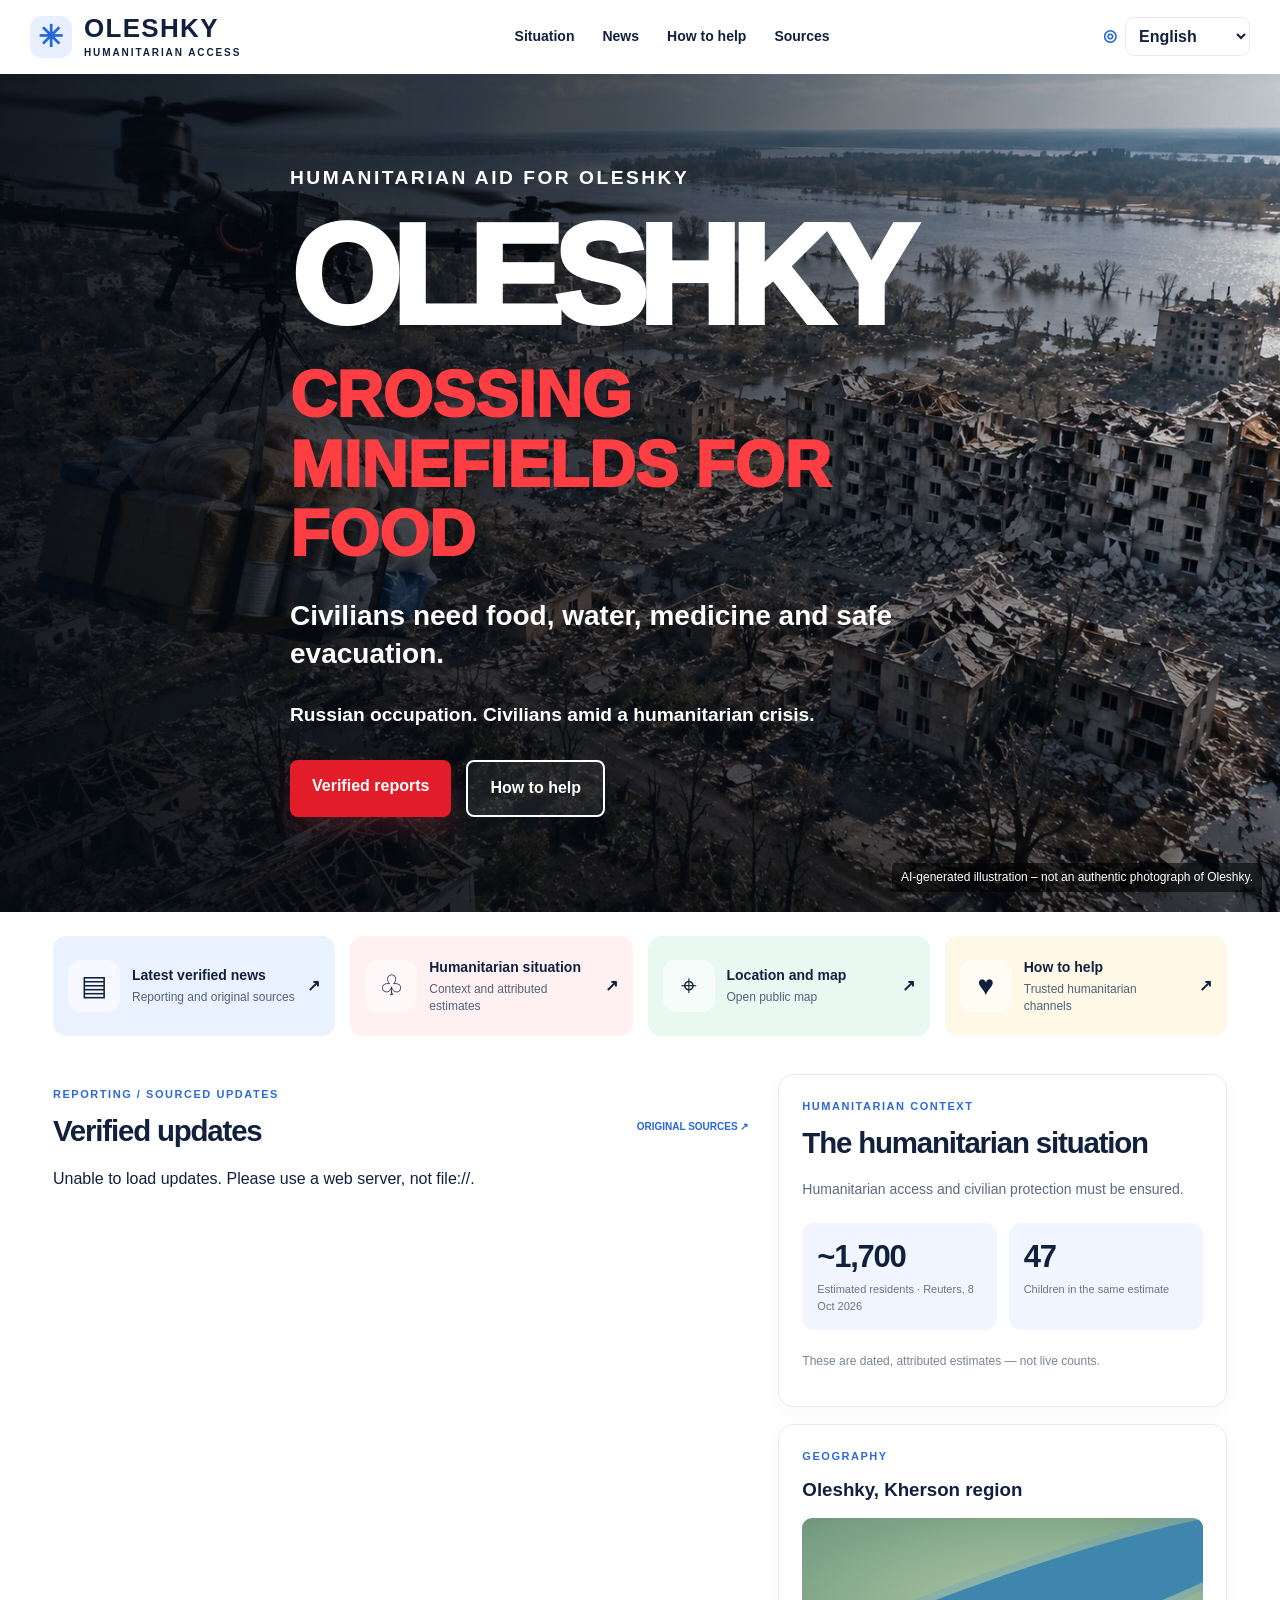
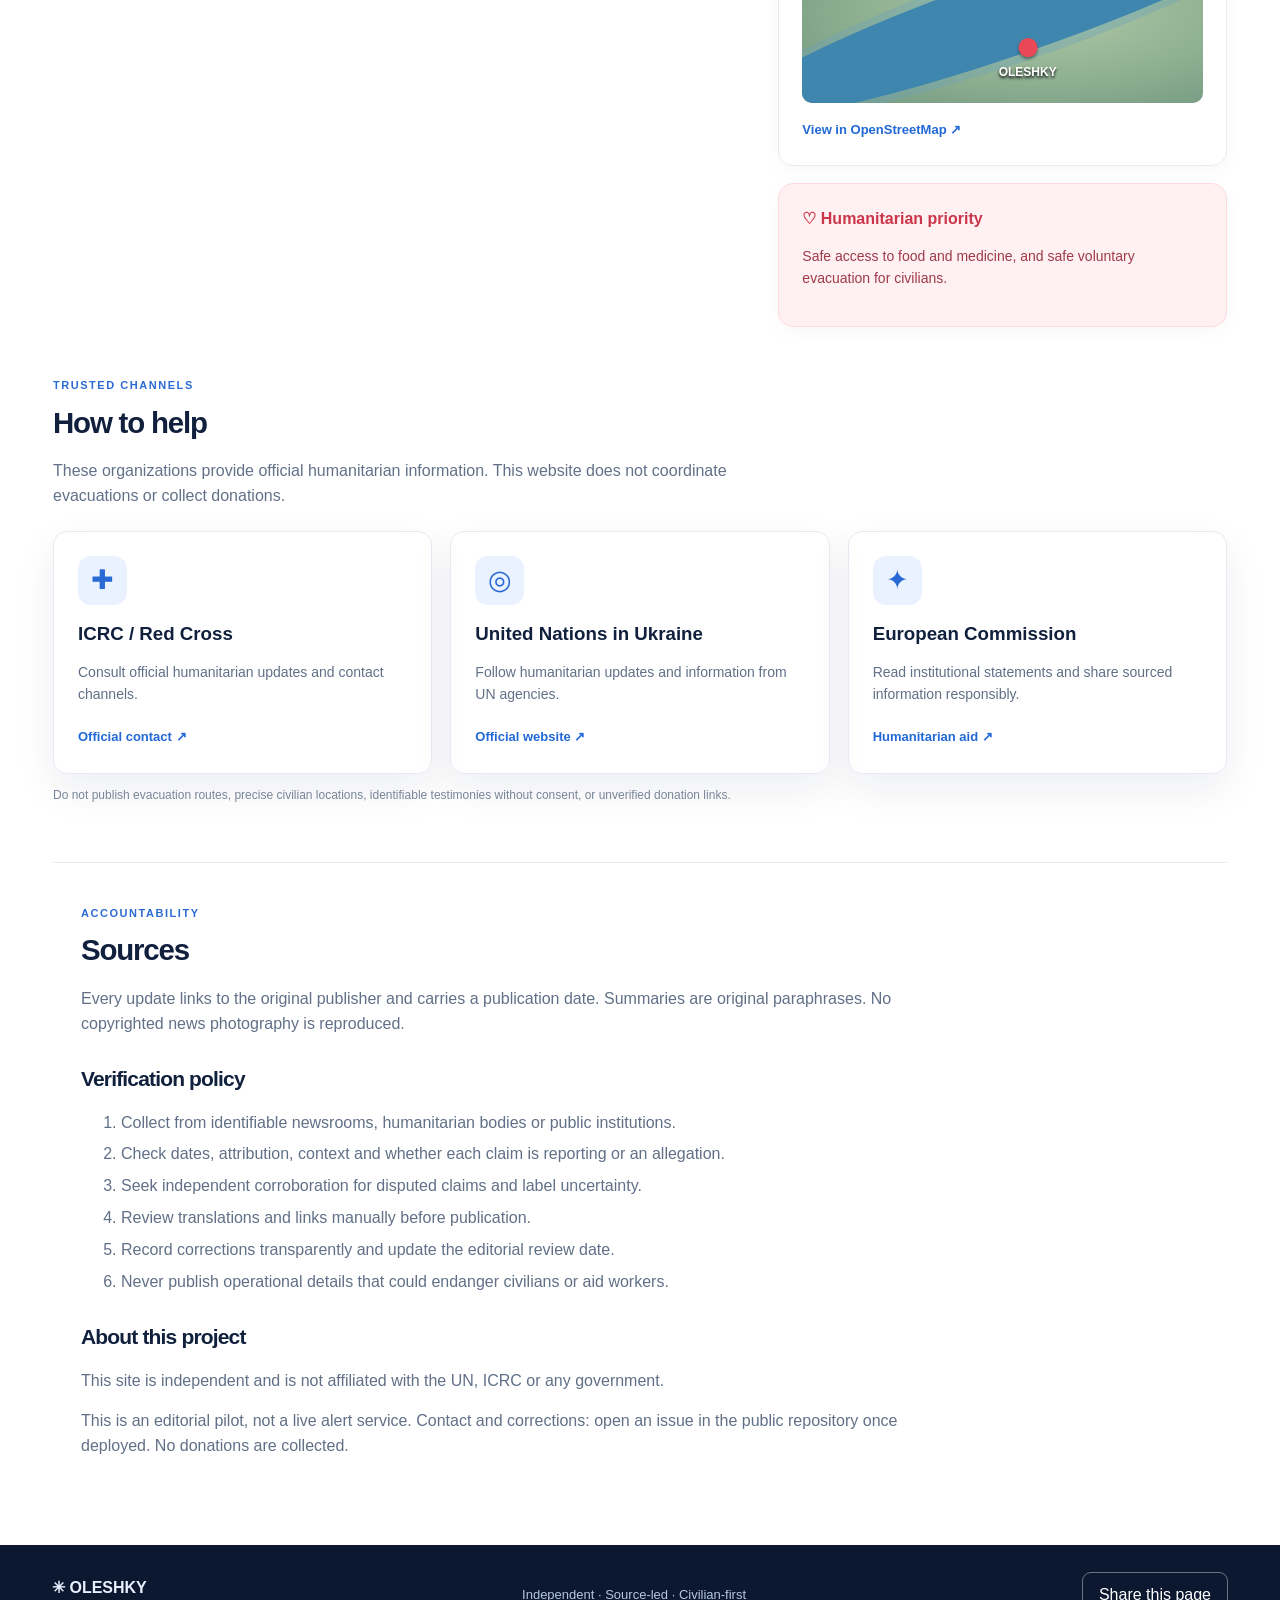
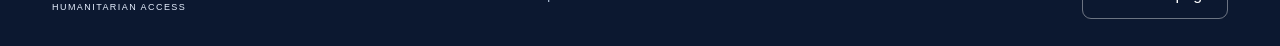
==== commit 72352232: "Add files via upload" ====
--- a/index.html
+++ b/index.html
@@ -1,11 +1,8 @@
 <!doctype html>
 <html lang="en"><head><meta charset="utf-8"><meta name="viewport" content="width=device-width,initial-scale=1"><meta name="description" content="Independent, sourced information about humanitarian access for civilians in Oleshky, Ukraine."><meta name="theme-color" content="#0c1830"><title>Oleshky | Humanitarian Access</title><link rel="stylesheet" href="assets/style.css"></head>
 <body><a class="skip" href="#main">Skip to content</a>
-<header class="top"><div class="top-inner"><a class="brand" href="#home"><span class="brand-icon">✳</span><span>OLESHKY<small>HUMANITARIAN ACCESS</small></span></a><nav class="nav" aria-label="Main navigation"><a href="#situation">Situation</a><a href="#updates">News</a><a href="#help">How to help</a><a href="#sources">Our standards</a></nav><label class="language"><span aria-hidden="true">◎</span><select id="lang" aria-label="Select language"><option value="en">English</option><option value="de">Deutsch</option><option value="pl">Polski</option><option value="it">Italiano</option><option value="sk">Slovenčina</option><option value="fr">Français</option><option value="es">Español</option><option value="cs">Čeština</option></select></label></div></header>
-<main id="main"><section class="hero-poster" id="home" aria-label="Humanitarian access to Oleshky">
-<img src="assets/hero-illustration.webp" alt="AI-created editorial illustration depicting a damaged town and a parent with a child. Not an authentic photograph of Oleshky." loading="eager" fetchpriority="high">
-<div class="illustration-disclosure"><strong>AI ILUSTRÁCIA — NIE SKUTOČNÁ FOTOGRAFIA OLEŠIEK</strong><span>Postavy, budovy a pohľad na mesto sú vytvorené umelou inteligenciou. Fotografický kredit zobrazený v ilustrácii nie je skutočným zdrojom obrázka.</span></div>
-</section><div class="poster-actions container"><a href="#updates" class="primary">Overené správy ↓</a><a href="#help" class="secondary poster-help">Ako pomôcť ↓</a><p>Informácie na stránke vychádzajú z datovaných zdrojov. Tvrdenia o úmyselnom hladovaní vyžadujú nezávislé preverenie.</p></div>
+<header class="top"><div class="top-inner"><a class="brand" href="#home"><span class="brand-icon">✳</span><span>OLESHKY<small>HUMANITARIAN ACCESS</small></span></a><nav class="nav" aria-label="Main navigation"><a href="#situation" data-hero="navSituation">Situácia</a><a href="#updates" data-hero="navNews">Správy</a><a href="#help" data-hero="navHelp">Ako pomôcť</a><a href="#sources" data-hero="navSources">Zdroje</a></nav><label class="language"><span aria-hidden="true">◎</span><select id="lang" aria-label="Select language"><option value="en">English</option><option value="de">Deutsch</option><option value="pl">Polski</option><option value="it">Italiano</option><option value="sk">Slovenčina</option><option value="fr">Français</option><option value="es">Español</option><option value="cs">Čeština</option></select></label></div></header>
+<main id="main"><section class="hero-live" id="home" aria-label="Oleshky humanitarian emergency"><img class="hero-photo" src="assets/hero-drone.webp" alt="AI-created illustration of a drone carrying food over a war-damaged city; not an authentic photograph of Oleshky" fetchpriority="high"><div class="hero-shade"></div><div class="hero-content"><p class="hero-eyebrow" data-hero="eyebrow">Humanitárna pomoc pre Olešky</p><h1>OLESHKY</h1><p class="hero-claim" data-hero="claim">Za jedlom cez mínové polia</p><p class="hero-line" data-hero="line">Civilisti potrebujú potraviny, vodu, lieky a bezpečnú evakuáciu.</p><p class="hero-occupation" data-hero="occupation">Ruská okupácia. Civilisti uprostred humanitárnej krízy.</p><div class="hero-buttons"><a href="#updates" class="primary" data-hero="news">Overené správy</a><a href="#help" class="secondary" data-hero="help">Ako pomôcť</a></div></div><p class="hero-disclosure" data-hero="disclosure">Ilustračný obrázok vytvorený AI – nezobrazuje skutočnú fotografiu Olešiek.</p></section>
 <section class="quicklinks container"><a href="#updates" class="quick q-blue"><span class="quick-icon">▤</span><span><strong>Latest verified news</strong><small>Reporting and original sources</small></span><b>↗</b></a><a href="#situation" class="quick q-rose"><span class="quick-icon">♧</span><span><strong>Humanitarian situation</strong><small>Context and attributed estimates</small></span><b>↗</b></a><a href="https://www.openstreetmap.org/search?query=Oleshky%20Ukraine" target="_blank" rel="noopener noreferrer" class="quick q-green"><span class="quick-icon">⌖</span><span><strong>Location and map</strong><small>Open public map</small></span><b>↗</b></a><a href="#help" class="quick q-gold"><span class="quick-icon">♥</span><span><strong>How to help</strong><small>Trusted humanitarian channels</small></span><b>↗</b></a></section>
 <section class="container content-grid"><div class="main-col"><section id="updates" class="section"><div class="section-head"><div><div class="section-tag">REPORTING / SOURCED UPDATES</div><h2 data-t="2"></h2></div><span class="source-label">ORIGINAL SOURCES ↗</span></div><div id="updates-list" class="news"></div></section></div><aside class="side-col"><section class="side-card" id="situation"><div class="section-tag">HUMANITARIAN CONTEXT</div><h2 data-t="14"></h2><p data-t="15"></p><div class="stats"><div><strong>~1,700</strong><span>Estimated residents · Reuters, 8 Oct 2026</span></div><div><strong>47</strong><span>Children in the same estimate</span></div></div><p class="note">These are dated, attributed estimates — not live counts.</p></section><section class="side-card map-card"><div class="section-tag">GEOGRAPHY</div><h3>Oleshky, Kherson region</h3><div class="map-illustration" aria-label="Stylized illustration, not a precise map"><div class="map-river"></div><span class="map-pin">●</span><span class="map-label">OLESHKY</span></div><a class="text-link" href="https://www.openstreetmap.org/search?query=Oleshky%20Ukraine" target="_blank" rel="noopener noreferrer">View in OpenStreetMap ↗</a></section><section class="side-card alert"><strong>♡ Humanitarian priority</strong><p>Safe access to food and medicine, and safe voluntary evacuation for civilians.</p></section></aside></section>
 <section class="container section help-section" id="help"><div class="section-tag">TRUSTED CHANNELS</div><h2 data-t="4"></h2><p class="section-intro">These organizations provide official humanitarian information. This website does not coordinate evacuations or collect donations.</p><div class="cards"><article><div class="org-icon">✚</div><h3>ICRC / Red Cross</h3><p>Consult official humanitarian updates and contact channels.</p><a href="https://www.icrc.org/en/contact" target="_blank" rel="noopener noreferrer">Official contact ↗</a></article><article><div class="org-icon">◎</div><h3>United Nations in Ukraine</h3><p>Follow humanitarian updates and information from UN agencies.</p><a href="https://ukraine.un.org/en" target="_blank" rel="noopener noreferrer">Official website ↗</a></article><article><div class="org-icon">✦</div><h3>European Commission</h3><p>Read institutional statements and share sourced information responsibly.</p><a href="https://civil-protection-humanitarian-aid.ec.europa.eu/" target="_blank" rel="noopener noreferrer">Humanitarian aid ↗</a></article></div><p class="note">Do not publish evacuation routes, precise civilian locations, identifiable testimonies without consent, or unverified donation links.</p></section>
--- a/assets/style.css
+++ b/assets/style.css
@@ -13,3 +13,6 @@
 
 /* Full-width editorial illustration; explicit disclosure prevents misleading provenance. */
 .hero-poster{position:relative;background:#10171d;overflow:hidden}.hero-poster>img{width:100%;height:auto;display:block}.illustration-disclosure{position:absolute;left:2%;bottom:2%;right:2%;max-width:670px;padding:12px 16px;border-radius:10px;background:rgba(4,13,25,.93);color:#fff;font-size:12px;line-height:1.4;box-shadow:0 4px 18px #0008}.illustration-disclosure strong{display:block;color:#ffe08b;font-size:13px}.illustration-disclosure span{display:block;margin-top:3px}.poster-actions{display:flex;gap:12px;align-items:center;flex-wrap:wrap;padding-top:18px;padding-bottom:18px}.poster-actions>a{display:inline-block;padding:11px 18px;border-radius:9px;font-weight:700}.poster-actions .poster-help{color:#152b45;border-color:#b6c5d7;background:#fff}.poster-actions p{font-size:12px;color:#53637b;flex-basis:100%;margin:0}@media(max-width:700px){.hero-poster>img{min-height:350px;object-fit:cover;object-position:35% center}.illustration-disclosure{font-size:10px;bottom:7px;left:7px;right:7px;padding:8px}.illustration-disclosure strong{font-size:11px}}
+
+/* Accessible live-text hero */
+.hero-live{position:relative;min-height:670px;overflow:hidden;background:#101923;color:#fff;display:flex;align-items:center}.hero-photo{position:absolute;inset:0;width:100%;height:100%;object-fit:cover;object-position:center}.hero-shade{position:absolute;inset:0;background:linear-gradient(90deg,rgba(5,10,17,.9),rgba(5,10,17,.67) 48%,rgba(5,10,17,.12)),linear-gradient(0deg,rgba(5,10,17,.5),transparent 45%)}.hero-content{position:relative;z-index:1;width:min(1200px,100%);margin:auto;padding:70px 30px 95px}.hero-eyebrow{font-weight:800;letter-spacing:.13em;text-transform:uppercase;font-size:clamp(14px,1.5vw,21px);color:#fff}.hero-content h1{font-size:clamp(65px,11vw,156px);font-weight:1000;line-height:.92;letter-spacing:-.065em;margin:16px 0 20px}.hero-claim{font-size:clamp(31px,5vw,72px);font-weight:950;line-height:1.08;max-width:1000px;color:#ff3e44;text-transform:uppercase;margin:0 0 22px}.hero-line{font-size:clamp(18px,2.2vw,28px);font-weight:700;max-width:750px;line-height:1.35}.hero-occupation{font-size:clamp(15px,1.5vw,20px);font-weight:650;max-width:720px}.hero-buttons{display:flex;gap:15px;flex-wrap:wrap;margin-top:30px}.hero-buttons a{padding:14px 22px;border-radius:8px;font-weight:800}.hero-buttons .primary{background:#e21c28;color:white}.hero-buttons .secondary{border:2px solid white;color:white}.hero-disclosure{position:absolute;z-index:2;bottom:8px;right:18px;left:18px;text-align:right;font-size:12px;color:#fff;background:rgba(0,0,0,.55);width:fit-content;max-width:calc(100% - 36px);margin-left:auto;padding:5px 9px;border-radius:4px}@media(max-width:650px){.hero-live{min-height:670px}.hero-content{padding:70px 20px 105px}.hero-shade{background:linear-gradient(90deg,rgba(5,10,17,.9),rgba(5,10,17,.58)),linear-gradient(0deg,rgba(5,10,17,.45),transparent)}.hero-disclosure{text-align:left;font-size:11px}}
